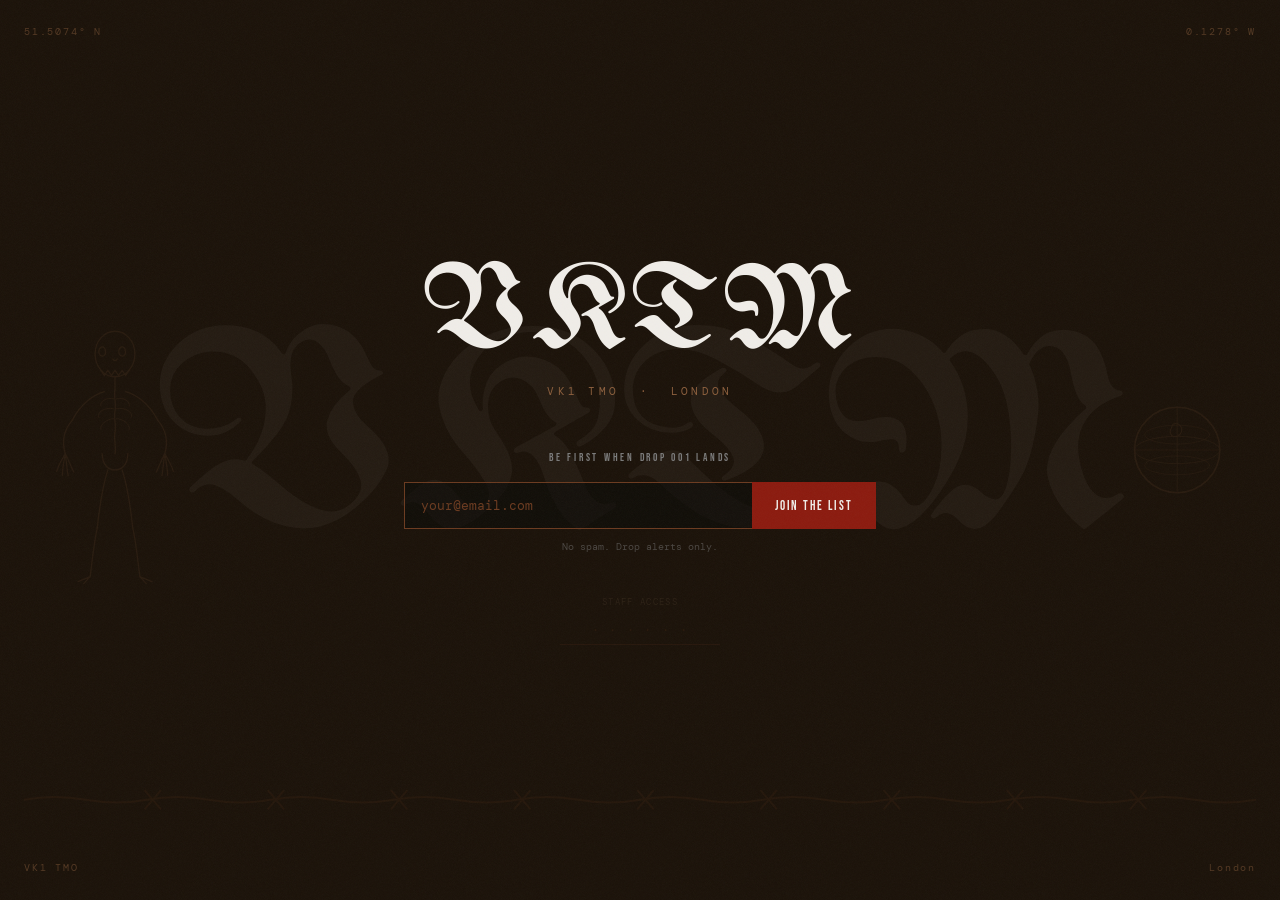
==== about.html @ 5f81c5c3 "Add files via upload" ====
<!DOCTYPE html>
<html lang="en">
<head>
  <meta charset="UTF-8">
  <meta name="viewport" content="width=device-width, initial-scale=1.0">
  <title>VKTM — About</title>
  <meta name="description" content="VKTM. The ends built this. London. VK1 TMO.">
  <link rel="stylesheet" href="style.css">
  <style>
    /* ABOUT HERO */
    .about-hero {
      min-height: 60vh;
      background: var(--void-black);
      display: flex;
      align-items: flex-end;
      padding: 80px 24px 64px;
      position: relative;
      overflow: hidden;
    }
    .about-hero-bg {
      position: absolute;
      right: 0;
      top: 0;
      bottom: 0;
      width: 45%;
      background: linear-gradient(to right, transparent, rgba(26,17,8,0.3));
      pointer-events: none;
    }
    .about-hero-creature {
      position: absolute;
      right: 4%;
      top: 50%;
      transform: translateY(-50%);
      width: clamp(180px, 28vw, 340px);
      opacity: 0.07;
      pointer-events: none;
    }
    .about-hero-inner { max-width: var(--max-w); margin: 0 auto; position: relative; z-index: 1; }
    .about-hero-label {
      font-family: var(--font-display);
      font-size: 11px;
      letter-spacing: 0.3em;
      color: var(--london-rust);
      margin-bottom: 16px;
    }
    .about-hero-title {
      font-family: var(--font-gothic);
      font-size: clamp(52px, 10vw, 110px);
      color: var(--raw-cream);
      line-height: 0.9;
      margin-bottom: 24px;
    }
    .about-hero-tagline {
      font-family: var(--font-display);
      font-size: clamp(18px, 2.5vw, 26px);
      letter-spacing: 0.12em;
      color: var(--brown-warm);
      max-width: 580px;
    }

    /* STORY SECTION */
    .story-section {
      background: var(--deep-brown);
      padding: 96px 24px;
    }
    .story-inner {
      max-width: var(--max-w);
      margin: 0 auto;
      display: grid;
      grid-template-columns: 1fr 2fr;
      gap: 64px;
      align-items: start;
    }
    .story-sidebar-title {
      font-family: var(--font-gothic);
      font-size: 56px;
      color: var(--raw-cream);
      line-height: 0.9;
      margin-bottom: 24px;
    }
    .story-sidebar-coord {
      font-size: 11px;
      color: var(--brown-warm);
      letter-spacing: 0.15em;
      line-height: 2;
    }
    .story-sidebar-barbed {
      margin-top: 32px;
      opacity: 0.3;
    }
    .story-body p {
      font-size: 15px;
      color: var(--raw-cream);
      line-height: 2;
      margin-bottom: 24px;
      opacity: 0.85;
    }
    .story-body p strong {
      color: var(--raw-cream);
      opacity: 1;
      font-weight: 500;
    }
    .story-pull-quote {
      border-left: 3px solid var(--london-rust);
      padding: 16px 24px;
      margin: 32px 0;
      background: rgba(10,10,8,0.4);
    }
    .story-pull-quote p {
      font-family: var(--font-display);
      font-size: clamp(18px, 2vw, 22px);
      letter-spacing: 0.06em;
      color: var(--raw-cream);
      line-height: 1.5;
      margin: 0;
      opacity: 1;
    }

    /* CODES SECTION */
    .about-codes {
      background: var(--void-black);
      padding: 96px 24px;
    }
    .about-codes-inner { max-width: var(--max-w); margin: 0 auto; }
    .about-codes-title {
      font-family: var(--font-display);
      font-size: clamp(36px, 6vw, 72px);
      letter-spacing: 0.06em;
      margin-bottom: 64px;
    }
    .codes-list { display: flex; flex-direction: column; gap: 2px; }
    .code-row {
      display: flex;
      align-items: flex-start;
      gap: 32px;
      padding: 32px;
      border: 1px solid var(--brown-mid);
      background: var(--deep-brown);
      transition: border-color 0.2s;
    }
    .code-row:hover { border-color: var(--london-rust); }
    .code-row-num {
      font-family: var(--font-display);
      font-size: 40px;
      letter-spacing: 0.05em;
      color: var(--london-rust);
      opacity: 0.4;
      line-height: 1;
      flex-shrink: 0;
      width: 52px;
    }
    .code-row-content .title {
      font-family: var(--font-display);
      font-size: clamp(20px, 2.5vw, 28px);
      letter-spacing: 0.08em;
      margin-bottom: 10px;
    }
    .code-row-content .desc {
      font-size: 13px;
      color: var(--ash);
      line-height: 1.8;
      max-width: 560px;
    }

    /* POSTCODE SECTION */
    .postcode-section {
      background: var(--london-rust);
      padding: 80px 24px;
      text-align: center;
    }
    .postcode-section .big-code {
      font-family: var(--font-gothic);
      font-size: clamp(48px, 10vw, 110px);
      color: var(--raw-cream);
      margin-bottom: 8px;
      opacity: 0.9;
    }
    .postcode-section .sub {
      font-family: var(--font-display);
      font-size: 13px;
      letter-spacing: 0.3em;
      color: rgba(240,237,232,0.55);
    }
    .postcode-section .coord {
      font-size: 11px;
      color: rgba(240,237,232,0.4);
      margin-top: 16px;
      letter-spacing: 0.15em;
    }

    @media (max-width: 768px) {
      .story-inner { grid-template-columns: 1fr; gap: 32px; }
      .code-row { flex-direction: column; gap: 12px; padding: 24px 20px; }
      .code-row-num { width: auto; }
    }
  </style>
</head>
<body>
  <div class="grain"></div>
  <div id="site-header"></div>

  <!-- HERO -->
  <section class="about-hero">
    <div class="about-hero-bg"></div>
    <svg class="about-hero-creature" viewBox="0 0 180 380" xmlns="http://www.w3.org/2000/svg" fill="none" stroke="#8B5E3C" stroke-width="1.5" stroke-linecap="round">
      <ellipse cx="90" cy="55" rx="28" ry="32"/>
      <path d="M76,48 C74,44 70,44 68,48 C66,52 68,58 72,58 C76,58 78,54 76,48"/>
      <path d="M104,48 C102,44 98,44 96,48 C94,52 96,58 100,58 C104,58 106,54 104,48"/>
      <path d="M87,62 C88,65 92,65 93,62"/>
      <path d="M70,78 L75,85 L80,78 L85,85 L90,78 L95,85 L100,78 L105,85 L110,78"/>
      <line x1="90" y1="87" x2="90" y2="105"/>
      <path d="M90,105 C88,115 92,125 90,135 C88,145 92,155 90,165 C88,175 92,185 90,195"/>
      <path d="M88,118 C78,115 68,122 70,128" stroke-width="1"/><path d="M88,132 C76,129 64,137 67,144" stroke-width="1"/>
      <path d="M92,118 C102,115 112,122 110,128" stroke-width="1"/><path d="M92,132 C104,129 116,137 113,144" stroke-width="1"/>
      <path d="M72,195 C72,210 80,218 90,218 C100,218 108,210 108,195"/>
      <path d="M75,108 C60,112 42,125 30,148"/><path d="M105,108 C120,112 138,125 150,148"/>
      <path d="M30,148 C18,162 15,178 20,195"/><path d="M150,148 C162,162 165,178 160,195"/>
      <path d="M80,218 C72,242 68,272 65,300"/><path d="M100,218 C108,242 112,272 115,300"/>
      <path d="M65,300 C60,322 58,347 55,368"/><path d="M115,300 C120,322 122,347 125,368"/>
    </svg>
    <div class="about-hero-inner">
      <div class="about-hero-label reveal">The Brand</div>
      <h1 class="about-hero-title reveal reveal-delay-1">About<br>VKTM</h1>
      <div class="about-hero-tagline reveal reveal-delay-2">The clothes are for people who move in silence and dress like proof.</div>
    </div>
  </section>

  <!-- STORY -->
  <section class="story-section">
    <div class="story-inner">
      <div class="reveal">
        <div class="story-sidebar-title">The Story</div>
        <div class="story-sidebar-coord">51.5074° N<br>0.1278° W<br>VK1 TMO<br>London</div>
        <div class="story-sidebar-barbed">
          <svg viewBox="0 0 120 16" xmlns="http://www.w3.org/2000/svg" fill="none">
            <path d="M0,8 Q15,4 30,8 Q45,12 60,8 Q75,4 90,8 Q105,12 120,8" stroke="#6B3A1F" stroke-width="1.2"/>
            <g stroke="#6B3A1F" stroke-width="1.2">
              <line x1="28" y1="2" x2="36" y2="14"/><line x1="28" y1="14" x2="36" y2="2"/>
              <line x1="58" y1="2" x2="66" y2="14"/><line x1="58" y1="14" x2="66" y2="2"/>
              <line x1="88" y1="2" x2="96" y2="14"/><line x1="88" y1="14" x2="96" y2="2"/>
            </g>
          </svg>
        </div>
      </div>
      <div class="story-body reveal reveal-delay-1">
        <p>VKTM came from London. Not the London on postcards. The London that built itself without permission, that developed its own codes while the rest of the city looked the other way.</p>
        <div class="story-pull-quote">
          <p>"The ends have always had their own culture, their own language, their own standard of what's cold and what isn't."</p>
        </div>
        <p>VKTM is that standard made physical. A brand that doesn't explain itself. That speaks in short statements because that's all it needs. Cold, confident, and earned.</p>
        <p>The postcode <strong>VK1 TMO</strong> is ours. Not on any map. Not registered anywhere. But if you know, you know where it is and what it means. That's the point.</p>
        <p>Every piece in every drop runs once. There are no restocks. No second runs. No anniversary editions. When a drop closes, it closes forever — archived in the Vault, never returning. That's not a business decision. That's the code.</p>
        <p>The brand is faceless by design. No face. No front man. No persona. The work speaks for itself and the community is the identity. Built from the ends, for anyone who understands what that means.</p>
      </div>
    </div>
  </section>

  <!-- TORN EDGE -->
  <div class="torn-edge">
    <svg viewBox="0 0 1440 32" preserveAspectRatio="none" xmlns="http://www.w3.org/2000/svg">
      <path d="M0,32 L35,14 L78,26 L125,6 L170,22 L215,4 L258,18 L305,8 L350,26 L395,6 L440,20 L485,12 L530,28 L575,4 L620,18 L665,8 L710,24 L755,8 L800,22 L845,4 L890,18 L935,10 L980,26 L1025,6 L1070,20 L1115,8 L1160,24 L1205,6 L1250,22 L1295,4 L1340,16 L1385,8 L1440,18 L1440,0 L0,0 Z" fill="#1A1108"/>
    </svg>
  </div>

  <!-- THE CODES -->
  <section class="about-codes">
    <div class="about-codes-inner">
      <h2 class="about-codes-title reveal">The Codes.</h2>
      <div class="codes-list">
        <div class="code-row reveal">
          <div class="code-row-num">01</div>
          <div class="code-row-content">
            <div class="title">No Restock. Ever.</div>
            <p class="desc">Every drop runs once. Gone permanently. No exceptions. No second chances. That's not a scarcity play — it's the founding principle. If you sleep, you miss it. Forever.</p>
          </div>
        </div>
        <div class="code-row reveal reveal-delay-1">
          <div class="code-row-num">02</div>
          <div class="code-row-content">
            <div class="title">London First.</div>
            <p class="desc">Built in the ends. VK1 TMO. A specific place with a specific energy that never changes, no matter where the clothes end up in the world. London doesn't need to prove itself to anyone.</p>
          </div>
        </div>
        <div class="code-row reveal reveal-delay-2">
          <div class="code-row-num">03</div>
          <div class="code-row-content">
            <div class="title">You Either Know.</div>
            <p class="desc">For those paying attention before anyone else was. No explanation needed. No marketing speak. No targeting. If you found VKTM, you were supposed to find it.</p>
          </div>
        </div>
        <div class="code-row reveal reveal-delay-3">
          <div class="code-row-num">04</div>
          <div class="code-row-content">
            <div class="title">The Work Speaks.</div>
            <p class="desc">No paid ads. No celebrities. No unearned hype. No PR. Product and community are the only marketing VKTM will ever use. Always. If the product isn't strong enough to carry itself, we don't release it.</p>
          </div>
        </div>
      </div>
    </div>
  </section>

  <!-- POSTCODE FEATURE -->
  <div class="postcode-section">
    <div class="big-code reveal">VK1 TMO</div>
    <div class="sub reveal reveal-delay-1">THE POSTCODE · THE BRAND · THE CODE</div>
    <div class="coord reveal reveal-delay-2">51.5074° N · 0.1278° W · LONDON</div>
  </div>

  <div id="site-footer"></div>

  <script src="nav.js"></script>
  <script src="main.js"></script>
  <script>
    injectHeader('about');
    injectFooter();
  </script>
</body>
</html>
---- style.css ----
/* ============================================
   VKTM — GLOBAL STYLESHEET
   VK1 TMO · LONDON
   ============================================ */

@import url('https://fonts.googleapis.com/css2?family=UnifrakturMaguntia&family=Bebas+Neue&family=DM+Mono:ital,wght@0,300;0,400;0,500;1,400&display=swap');

:root {
  --void-black: #0A0A08;
  --deep-brown: #1A1108;
  --london-rust: #8B1A0E;
  --rust-bright: #C4250F;
  --brown-mid: #6B3A1F;
  --brown-warm: #8B5E3C;
  --raw-cream: #F0EDE8;
  --ash: #7A7A7A;
  --font-gothic: 'UnifrakturMaguntia', serif;
  --font-display: 'Bebas Neue', sans-serif;
  --font-body: 'DM Mono', monospace;
  --max-w: 1280px;
  --nav-h: 60px;
  --ticker-h: 36px;
}

*, *::before, *::after { box-sizing: border-box; margin: 0; padding: 0; }

html { scroll-behavior: smooth; }

body {
  background: var(--void-black);
  color: var(--raw-cream);
  font-family: var(--font-body);
  font-size: 14px;
  line-height: 1.6;
  overflow-x: hidden;
  -webkit-font-smoothing: antialiased;
}

img { display: block; max-width: 100%; }
a { color: inherit; text-decoration: none; }
button { cursor: pointer; border: none; background: none; font-family: inherit; }
ul, ol { list-style: none; }
input, textarea, select { font-family: inherit; }

/* ---- GRAIN OVERLAY ---- */
.grain {
  position: fixed;
  inset: -100px;
  width: calc(100% + 200px);
  height: calc(100% + 200px);
  pointer-events: none;
  z-index: 9999;
  opacity: 0.04;
  background-image: url("data:image/svg+xml,%3Csvg viewBox='0 0 512 512' xmlns='http://www.w3.org/2000/svg'%3E%3Cfilter id='n'%3E%3CfeTurbulence type='fractalNoise' baseFrequency='0.75' numOctaves='4' stitchTiles='stitch'/%3E%3C/filter%3E%3Crect width='100%25' height='100%25' filter='url(%23n)'/%3E%3C/svg%3E");
  background-repeat: repeat;
  background-size: 256px 256px;
  animation: grainShift 0.6s steps(1) infinite;
}
@keyframes grainShift {
  0%   { transform: translate(0, 0); }
  20%  { transform: translate(-3px, 2px); }
  40%  { transform: translate(2px, -3px); }
  60%  { transform: translate(-2px, -2px); }
  80%  { transform: translate(3px, 1px); }
  100% { transform: translate(-1px, 3px); }
}

/* ---- TICKER TAPE ---- */
.ticker-wrap {
  background: var(--london-rust);
  height: var(--ticker-h);
  overflow: hidden;
  display: flex;
  align-items: center;
  position: relative;
  z-index: 200;
}
.ticker-track {
  display: flex;
  white-space: nowrap;
  animation: tickerScroll 28s linear infinite;
}
.ticker-track span {
  font-family: var(--font-display);
  font-size: 13px;
  letter-spacing: 0.15em;
  color: var(--raw-cream);
  padding: 0 32px;
}
.ticker-track span::after {
  content: '·';
  margin-left: 32px;
  opacity: 0.6;
}
@keyframes tickerScroll {
  0%   { transform: translateX(0); }
  100% { transform: translateX(-50%); }
}

/* ---- NAVIGATION ---- */
.site-nav {
  position: sticky;
  top: 0;
  z-index: 100;
  background: var(--void-black);
  border-bottom: 1px solid var(--brown-mid);
  height: var(--nav-h);
  display: flex;
  align-items: center;
  padding: 0 24px;
}
.nav-inner {
  max-width: var(--max-w);
  width: 100%;
  margin: 0 auto;
  display: flex;
  align-items: center;
  justify-content: space-between;
}
.nav-logo {
  font-family: var(--font-gothic);
  font-size: 28px;
  color: var(--raw-cream);
  letter-spacing: 0.02em;
  transition: color 0.2s;
}
.nav-logo:hover { color: var(--brown-warm); }

.nav-links {
  display: flex;
  gap: 32px;
  align-items: center;
}
.nav-links a {
  font-family: var(--font-display);
  font-size: 14px;
  letter-spacing: 0.12em;
  color: var(--ash);
  transition: color 0.2s;
  position: relative;
}
.nav-links a::after {
  content: '';
  position: absolute;
  bottom: -4px;
  left: 0;
  width: 0;
  height: 1px;
  background: var(--london-rust);
  transition: width 0.3s;
}
.nav-links a:hover, .nav-links a.active {
  color: var(--raw-cream);
}
.nav-links a:hover::after, .nav-links a.active::after {
  width: 100%;
}

.nav-hamburger {
  display: none;
  flex-direction: column;
  gap: 5px;
  cursor: pointer;
  padding: 4px;
}
.nav-hamburger span {
  display: block;
  width: 24px;
  height: 1.5px;
  background: var(--raw-cream);
  transition: all 0.3s;
}
.nav-hamburger.open span:nth-child(1) { transform: translateY(6.5px) rotate(45deg); }
.nav-hamburger.open span:nth-child(2) { opacity: 0; }
.nav-hamburger.open span:nth-child(3) { transform: translateY(-6.5px) rotate(-45deg); }

.nav-mobile-menu {
  display: none;
  position: fixed;
  top: calc(var(--ticker-h) + var(--nav-h));
  left: 0; right: 0;
  background: var(--void-black);
  border-bottom: 1px solid var(--brown-mid);
  padding: 24px;
  z-index: 99;
  flex-direction: column;
  gap: 20px;
}
.nav-mobile-menu.open { display: flex; }
.nav-mobile-menu a {
  font-family: var(--font-display);
  font-size: 22px;
  letter-spacing: 0.12em;
  color: var(--ash);
  transition: color 0.2s;
  padding: 8px 0;
  border-bottom: 1px solid var(--brown-mid);
}
.nav-mobile-menu a:hover, .nav-mobile-menu a.active { color: var(--raw-cream); }

/* ---- FOOTER ---- */
.site-footer {
  background: var(--deep-brown);
  border-top: 1px solid var(--brown-mid);
  padding: 64px 24px 32px;
}
.footer-inner {
  max-width: var(--max-w);
  margin: 0 auto;
}
.footer-top {
  display: grid;
  grid-template-columns: 1fr 1fr 1fr;
  gap: 48px;
  padding-bottom: 48px;
  border-bottom: 1px solid var(--brown-mid);
}
.footer-logo {
  font-family: var(--font-gothic);
  font-size: 48px;
  color: var(--raw-cream);
  line-height: 1;
  margin-bottom: 8px;
}
.footer-tagline {
  font-size: 11px;
  color: var(--ash);
  letter-spacing: 0.15em;
  text-transform: uppercase;
}
.footer-col-title {
  font-family: var(--font-display);
  font-size: 12px;
  letter-spacing: 0.2em;
  color: var(--brown-warm);
  margin-bottom: 16px;
}
.footer-col-links {
  display: flex;
  flex-direction: column;
  gap: 10px;
}
.footer-col-links a {
  font-size: 13px;
  color: var(--ash);
  transition: color 0.2s;
  letter-spacing: 0.05em;
}
.footer-col-links a:hover { color: var(--raw-cream); }
.footer-bottom {
  padding-top: 24px;
  display: flex;
  justify-content: space-between;
  align-items: center;
  flex-wrap: wrap;
  gap: 12px;
}
.footer-copy {
  font-size: 11px;
  color: var(--ash);
  letter-spacing: 0.08em;
}
.footer-coords {
  font-size: 11px;
  color: var(--brown-warm);
  letter-spacing: 0.1em;
}

/* ---- MARQUEE STRIP ---- */
.marquee-strip {
  background: var(--brown-mid);
  padding: 12px 0;
  overflow: hidden;
}
.marquee-track {
  display: flex;
  white-space: nowrap;
  animation: marqueeScroll 20s linear infinite;
}
.marquee-track span {
  font-family: var(--font-gothic);
  font-size: 18px;
  color: var(--raw-cream);
  opacity: 0.8;
  padding: 0 24px;
}
.marquee-track span.sep {
  font-family: var(--font-display);
  font-size: 14px;
  color: var(--brown-warm);
  letter-spacing: 0.2em;
}
@keyframes marqueeScroll {
  0%   { transform: translateX(0); }
  100% { transform: translateX(-50%); }
}

/* ---- BUTTONS ---- */
.btn {
  display: inline-flex;
  align-items: center;
  justify-content: center;
  font-family: var(--font-display);
  letter-spacing: 0.15em;
  font-size: 14px;
  padding: 14px 32px;
  transition: all 0.25s;
  cursor: pointer;
}
.btn-primary {
  background: var(--london-rust);
  color: var(--raw-cream);
  border: 1px solid var(--london-rust);
}
.btn-primary:hover {
  background: var(--rust-bright);
  border-color: var(--rust-bright);
  transform: translateY(-1px);
}
.btn-outline {
  background: transparent;
  color: var(--raw-cream);
  border: 1px solid var(--brown-warm);
}
.btn-outline:hover {
  border-color: var(--raw-cream);
  background: rgba(240,237,232,0.05);
}
.btn-ghost {
  background: transparent;
  color: var(--ash);
  border: 1px solid var(--brown-mid);
  font-size: 12px;
  padding: 10px 20px;
}
.btn-ghost:hover {
  color: var(--raw-cream);
  border-color: var(--ash);
}

/* ---- SECTION BASE ---- */
.section {
  padding: 96px 24px;
}
.section-inner {
  max-width: var(--max-w);
  margin: 0 auto;
}
.section-label {
  font-family: var(--font-display);
  font-size: 11px;
  letter-spacing: 0.3em;
  color: var(--london-rust);
  margin-bottom: 16px;
  display: block;
}
.section-title {
  font-family: var(--font-display);
  font-size: clamp(36px, 6vw, 72px);
  letter-spacing: 0.06em;
  line-height: 1;
  color: var(--raw-cream);
}

/* ---- TORN EDGE ---- */
.torn-edge {
  display: block;
  line-height: 0;
  overflow: hidden;
}
.torn-edge svg {
  display: block;
  width: 100%;
}

/* ---- PRODUCT CARD ---- */
.product-card {
  background: var(--deep-brown);
  border: 1px solid var(--brown-mid);
  overflow: hidden;
  cursor: pointer;
  transition: border-color 0.25s, transform 0.25s;
  position: relative;
}
.product-card:hover {
  border-color: var(--london-rust);
  transform: translateY(-3px);
}
.product-card-img {
  aspect-ratio: 3/4;
  background: var(--void-black);
  display: flex;
  align-items: center;
  justify-content: center;
  overflow: hidden;
  position: relative;
}
.product-card-img svg {
  opacity: 0.15;
  width: 50%;
}
.product-card-badge {
  position: absolute;
  top: 12px;
  left: 12px;
  background: var(--london-rust);
  font-family: var(--font-display);
  font-size: 10px;
  letter-spacing: 0.2em;
  color: var(--raw-cream);
  padding: 4px 10px;
}
.product-card-cs {
  position: absolute;
  inset: 0;
  background: rgba(10,10,8,0.6);
  display: flex;
  align-items: center;
  justify-content: center;
  font-family: var(--font-display);
  font-size: 13px;
  letter-spacing: 0.25em;
  color: var(--brown-warm);
  opacity: 0;
  transition: opacity 0.25s;
}
.product-card:hover .product-card-cs { opacity: 1; }
.product-card-info {
  padding: 16px;
}
.product-card-cat {
  font-size: 10px;
  letter-spacing: 0.2em;
  color: var(--brown-warm);
  text-transform: uppercase;
  margin-bottom: 6px;
}
.product-card-name {
  font-family: var(--font-display);
  font-size: 16px;
  letter-spacing: 0.08em;
  color: var(--raw-cream);
  margin-bottom: 4px;
}
.product-card-price {
  font-size: 13px;
  color: var(--ash);
}
.product-card-drop {
  font-size: 10px;
  letter-spacing: 0.15em;
  color: var(--london-rust);
  margin-top: 6px;
}

/* ---- PRODUCT GRID ---- */
.product-grid {
  display: grid;
  grid-template-columns: repeat(4, 1fr);
  gap: 16px;
}

/* ---- NOTIFY MODAL ---- */
.modal-overlay {
  display: none;
  position: fixed;
  inset: 0;
  background: rgba(10,10,8,0.92);
  z-index: 500;
  align-items: center;
  justify-content: center;
  padding: 24px;
}
.modal-overlay.open { display: flex; }
.modal-box {
  background: var(--deep-brown);
  border: 1px solid var(--brown-mid);
  max-width: 480px;
  width: 100%;
  padding: 40px;
  position: relative;
}
.modal-close {
  position: absolute;
  top: 16px;
  right: 16px;
  font-family: var(--font-display);
  font-size: 20px;
  color: var(--ash);
  cursor: pointer;
  transition: color 0.2s;
  background: none;
  border: none;
}
.modal-close:hover { color: var(--raw-cream); }
.modal-title {
  font-family: var(--font-display);
  font-size: 28px;
  letter-spacing: 0.08em;
  margin-bottom: 8px;
}
.modal-sub {
  font-size: 12px;
  color: var(--ash);
  margin-bottom: 28px;
  line-height: 1.7;
}

/* ---- FORMS ---- */
.form-group {
  margin-bottom: 16px;
}
.form-label {
  display: block;
  font-size: 10px;
  letter-spacing: 0.2em;
  color: var(--ash);
  text-transform: uppercase;
  margin-bottom: 6px;
}
.form-input, .form-select, .form-textarea {
  width: 100%;
  background: var(--void-black);
  border: 1px solid var(--brown-mid);
  color: var(--raw-cream);
  font-family: var(--font-body);
  font-size: 13px;
  padding: 12px 14px;
  transition: border-color 0.2s;
  outline: none;
  -webkit-appearance: none;
}
.form-input:focus, .form-select:focus, .form-textarea:focus {
  border-color: var(--brown-warm);
}
.form-input::placeholder { color: var(--brown-mid); }
.form-textarea { resize: vertical; min-height: 100px; }
.form-row { display: grid; grid-template-columns: 1fr 1fr; gap: 12px; }
.form-success {
  display: none;
  text-align: center;
  padding: 24px 0;
}
.form-success-icon {
  font-family: var(--font-gothic);
  font-size: 48px;
  color: var(--london-rust);
  margin-bottom: 16px;
}
.form-success h3 {
  font-family: var(--font-display);
  font-size: 24px;
  letter-spacing: 0.1em;
  margin-bottom: 8px;
}
.form-success p { font-size: 12px; color: var(--ash); line-height: 1.7; }

/* ---- ACCORDION ---- */
.accordion-item {
  border: 1px solid var(--brown-mid);
  margin-bottom: 2px;
  overflow: hidden;
}
.accordion-header {
  display: flex;
  align-items: center;
  justify-content: space-between;
  padding: 20px 24px;
  cursor: pointer;
  background: var(--deep-brown);
  transition: background 0.2s;
  user-select: none;
}
.accordion-header:hover { background: #1f1408; }
.accordion-header-left { display: flex; align-items: center; gap: 16px; }
.accordion-drop-num {
  font-family: var(--font-display);
  font-size: 12px;
  letter-spacing: 0.2em;
  color: var(--london-rust);
}
.accordion-drop-name {
  font-family: var(--font-display);
  font-size: 20px;
  letter-spacing: 0.1em;
}
.accordion-status {
  font-size: 10px;
  letter-spacing: 0.2em;
  padding: 3px 10px;
  border: 1px solid;
}
.accordion-status.live { border-color: var(--london-rust); color: var(--london-rust); }
.accordion-status.coming { border-color: var(--brown-warm); color: var(--brown-warm); }
.accordion-status.locked { border-color: var(--ash); color: var(--ash); }
.accordion-arrow {
  font-size: 18px;
  color: var(--ash);
  transition: transform 0.3s;
  line-height: 1;
}
.accordion-item.open .accordion-arrow { transform: rotate(180deg); }
.accordion-body {
  display: none;
  padding: 32px 24px;
  background: var(--void-black);
  border-top: 1px solid var(--brown-mid);
}
.accordion-item.open .accordion-body { display: block; }

/* ---- SCROLL REVEAL ---- */
.reveal {
  opacity: 0;
  transform: translateY(28px);
  transition: opacity 0.7s ease, transform 0.7s ease;
}
.reveal.visible {
  opacity: 1;
  transform: translateY(0);
}
.reveal-delay-1 { transition-delay: 0.1s; }
.reveal-delay-2 { transition-delay: 0.2s; }
.reveal-delay-3 { transition-delay: 0.3s; }
.reveal-delay-4 { transition-delay: 0.4s; }

/* ---- NEWSLETTER INLINE ---- */
.newsletter-form {
  display: flex;
  gap: 0;
  max-width: 480px;
}
.newsletter-form input {
  flex: 1;
  background: var(--void-black);
  border: 1px solid var(--brown-mid);
  border-right: none;
  color: var(--raw-cream);
  font-family: var(--font-body);
  font-size: 13px;
  padding: 14px 16px;
  outline: none;
  transition: border-color 0.2s;
}
.newsletter-form input:focus { border-color: var(--brown-warm); }
.newsletter-form input::placeholder { color: var(--brown-mid); }
.newsletter-form button {
  background: var(--london-rust);
  color: var(--raw-cream);
  font-family: var(--font-display);
  font-size: 13px;
  letter-spacing: 0.15em;
  padding: 14px 24px;
  border: 1px solid var(--london-rust);
  cursor: pointer;
  transition: background 0.2s;
  white-space: nowrap;
}
.newsletter-form button:hover { background: var(--rust-bright); }

/* ============================================
   RESPONSIVE
   ============================================ */
@media (max-width: 1024px) {
  .product-grid { grid-template-columns: repeat(3, 1fr); }
  .footer-top { grid-template-columns: 1fr 1fr; }
}
@media (max-width: 768px) {
  :root { --ticker-h: 32px; --nav-h: 56px; }
  .nav-links { display: none; }
  .nav-hamburger { display: flex; }
  .product-grid { grid-template-columns: repeat(2, 1fr); gap: 10px; }
  .section { padding: 64px 16px; }
  .footer-top { grid-template-columns: 1fr; gap: 32px; }
  .footer-bottom { flex-direction: column; align-items: flex-start; gap: 8px; }
  .form-row { grid-template-columns: 1fr; }
  .newsletter-form { flex-direction: column; }
  .newsletter-form input { border-right: 1px solid var(--brown-mid); border-bottom: none; }
  .newsletter-form button { border-top: none; }
}
@media (max-width: 480px) {
  .product-grid { grid-template-columns: repeat(2, 1fr); gap: 8px; }
  .modal-box { padding: 28px 20px; }
  .nav-inner { padding: 0 4px; }
  .site-nav { padding: 0 16px; }
}
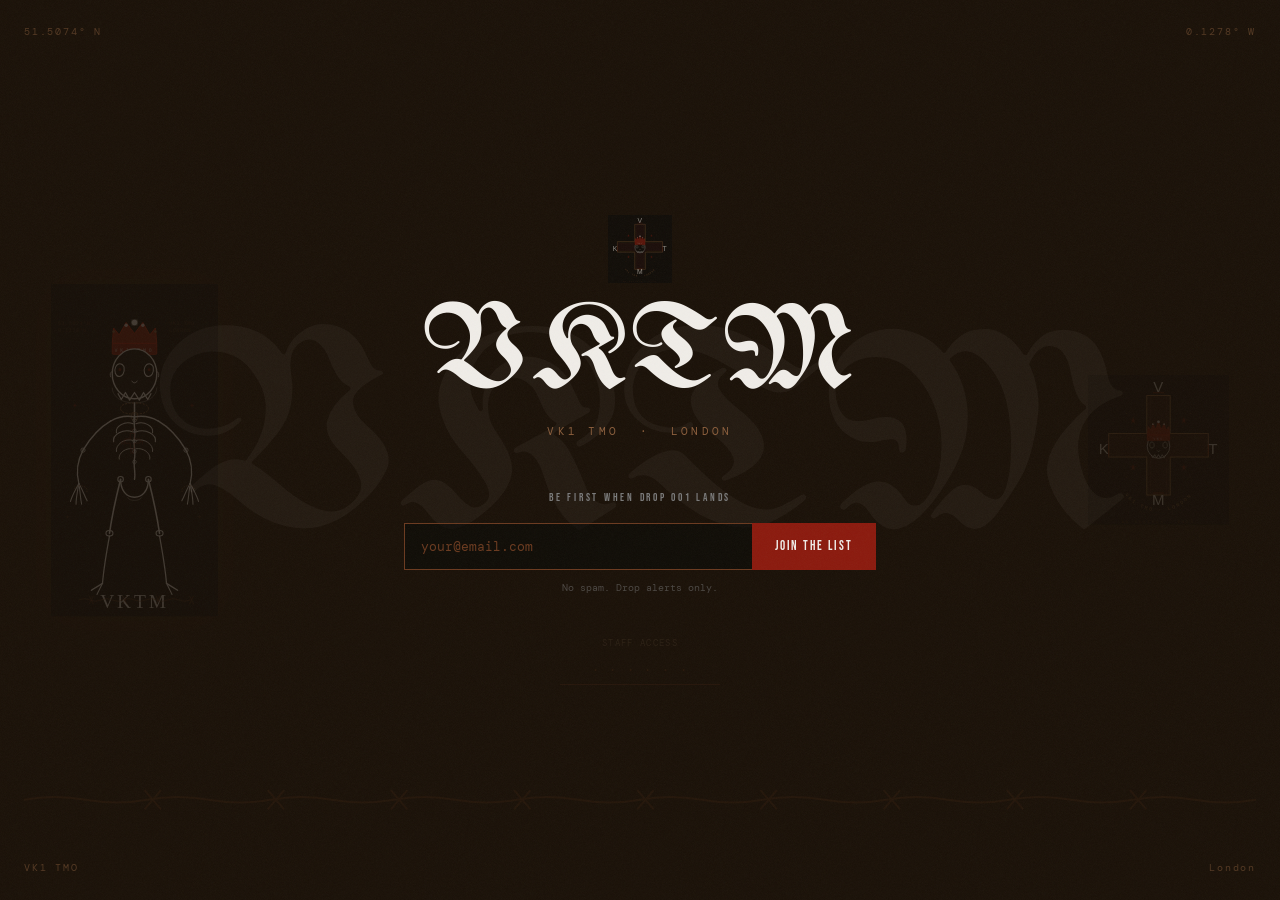
==== commit dbd0edcc: "Add files via upload" ====
--- a/about.html
+++ b/about.html
@@ -5,6 +5,7 @@
   <meta name="viewport" content="width=device-width, initial-scale=1.0">
   <title>VKTM — About</title>
   <meta name="description" content="VKTM. The ends built this. London. VK1 TMO.">
+  <link rel="icon" type="image/svg+xml" href="favicon.svg">
   <link rel="stylesheet" href="style.css">
   <style>
     /* ABOUT HERO */
@@ -32,8 +33,15 @@
       top: 50%;
       transform: translateY(-50%);
       width: clamp(180px, 28vw, 340px);
-      opacity: 0.07;
+      opacity: 0.1;
       pointer-events: none;
+      filter: drop-shadow(0 0 32px rgba(139,90,60,0.1));
+    }
+    .story-sidebar-mark {
+      margin-top: 28px;
+      width: clamp(48px, 6vw, 72px);
+      opacity: 0.2;
+      display: block;
     }
     .about-hero-inner { max-width: var(--max-w); margin: 0 auto; position: relative; z-index: 1; }
     .about-hero-label {
@@ -202,22 +210,7 @@
   <!-- HERO -->
   <section class="about-hero">
     <div class="about-hero-bg"></div>
-    <svg class="about-hero-creature" viewBox="0 0 180 380" xmlns="http://www.w3.org/2000/svg" fill="none" stroke="#8B5E3C" stroke-width="1.5" stroke-linecap="round">
-      <ellipse cx="90" cy="55" rx="28" ry="32"/>
-      <path d="M76,48 C74,44 70,44 68,48 C66,52 68,58 72,58 C76,58 78,54 76,48"/>
-      <path d="M104,48 C102,44 98,44 96,48 C94,52 96,58 100,58 C104,58 106,54 104,48"/>
-      <path d="M87,62 C88,65 92,65 93,62"/>
-      <path d="M70,78 L75,85 L80,78 L85,85 L90,78 L95,85 L100,78 L105,85 L110,78"/>
-      <line x1="90" y1="87" x2="90" y2="105"/>
-      <path d="M90,105 C88,115 92,125 90,135 C88,145 92,155 90,165 C88,175 92,185 90,195"/>
-      <path d="M88,118 C78,115 68,122 70,128" stroke-width="1"/><path d="M88,132 C76,129 64,137 67,144" stroke-width="1"/>
-      <path d="M92,118 C102,115 112,122 110,128" stroke-width="1"/><path d="M92,132 C104,129 116,137 113,144" stroke-width="1"/>
-      <path d="M72,195 C72,210 80,218 90,218 C100,218 108,210 108,195"/>
-      <path d="M75,108 C60,112 42,125 30,148"/><path d="M105,108 C120,112 138,125 150,148"/>
-      <path d="M30,148 C18,162 15,178 20,195"/><path d="M150,148 C162,162 165,178 160,195"/>
-      <path d="M80,218 C72,242 68,272 65,300"/><path d="M100,218 C108,242 112,272 115,300"/>
-      <path d="M65,300 C60,322 58,347 55,368"/><path d="M115,300 C120,322 122,347 125,368"/>
-    </svg>
+    <img src="mascot.svg" class="about-hero-creature" alt="">
     <div class="about-hero-inner">
       <div class="about-hero-label reveal">The Brand</div>
       <h1 class="about-hero-title reveal reveal-delay-1">About<br>VKTM</h1>
@@ -231,6 +224,7 @@
       <div class="reveal">
         <div class="story-sidebar-title">The Story</div>
         <div class="story-sidebar-coord">51.5074° N<br>0.1278° W<br>VK1 TMO<br>London</div>
+        <img src="vktm-mark.svg" class="story-sidebar-mark" alt="VKTM">
         <div class="story-sidebar-barbed">
           <svg viewBox="0 0 120 16" xmlns="http://www.w3.org/2000/svg" fill="none">
             <path d="M0,8 Q15,4 30,8 Q45,12 60,8 Q75,4 90,8 Q105,12 120,8" stroke="#6B3A1F" stroke-width="1.2"/>
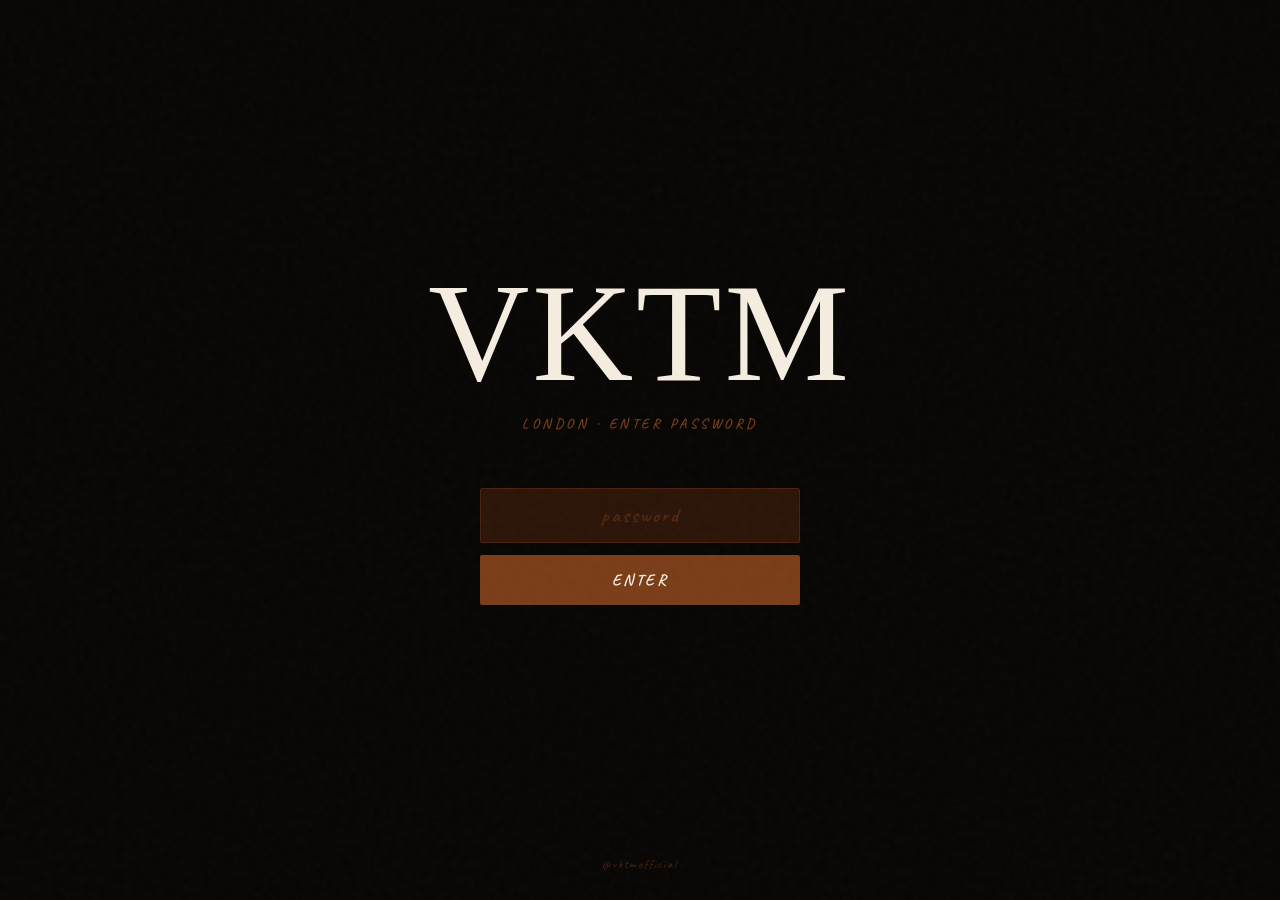
==== commit 9c599759: "Add files via upload" ====
--- a/about.html
+++ b/about.html
@@ -4,309 +4,144 @@
   <meta charset="UTF-8">
   <meta name="viewport" content="width=device-width, initial-scale=1.0">
   <title>VKTM — About</title>
-  <meta name="description" content="VKTM. The ends built this. London. VK1 TMO.">
+  <meta name="description" content="VKTM — London streetwear. Built from nothing.">
   <link rel="icon" type="image/svg+xml" href="favicon.svg">
+  <link rel="preconnect" href="https://fonts.googleapis.com">
+  <link rel="preconnect" href="https://fonts.gstatic.com" crossorigin>
+  <link href="https://fonts.googleapis.com/css2?family=Permanent+Marker&family=Caveat:wght@400;500;600;700&display=swap" rel="stylesheet">
   <link rel="stylesheet" href="style.css">
   <style>
-    /* ABOUT HERO */
     .about-hero {
-      min-height: 60vh;
-      background: var(--void-black);
-      display: flex;
-      align-items: flex-end;
-      padding: 80px 24px 64px;
-      position: relative;
-      overflow: hidden;
+      padding: 100px 24px 80px;
+      max-width: 720px;
+      margin: 0 auto;
+      text-align: center;
+      border-bottom: 1px solid var(--brown-mid);
     }
-    .about-hero-bg {
-      position: absolute;
-      right: 0;
-      top: 0;
-      bottom: 0;
-      width: 45%;
-      background: linear-gradient(to right, transparent, rgba(26,17,8,0.3));
-      pointer-events: none;
+    .about-hero h1 {
+      font-size: clamp(52px, 10vw, 96px);
+      line-height: 1;
+      margin-bottom: 28px;
     }
-    .about-hero-creature {
-      position: absolute;
-      right: 4%;
-      top: 50%;
-      transform: translateY(-50%);
-      width: clamp(180px, 28vw, 340px);
-      opacity: 0.1;
-      pointer-events: none;
-      filter: drop-shadow(0 0 32px rgba(139,90,60,0.1));
-    }
-    .story-sidebar-mark {
-      margin-top: 28px;
-      width: clamp(48px, 6vw, 72px);
-      opacity: 0.2;
-      display: block;
-    }
-    .about-hero-inner { max-width: var(--max-w); margin: 0 auto; position: relative; z-index: 1; }
-    .about-hero-label {
-      font-family: var(--font-display);
-      font-size: 11px;
-      letter-spacing: 0.3em;
-      color: var(--london-rust);
-      margin-bottom: 16px;
-    }
-    .about-hero-title {
-      font-family: var(--font-gothic);
-      font-size: clamp(52px, 10vw, 110px);
-      color: var(--raw-cream);
-      line-height: 0.9;
-      margin-bottom: 24px;
-    }
-    .about-hero-tagline {
-      font-family: var(--font-display);
-      font-size: clamp(18px, 2.5vw, 26px);
-      letter-spacing: 0.12em;
-      color: var(--brown-warm);
-      max-width: 580px;
+    .about-hero p {
+      font-size: 20px;
+      color: var(--cream);
+      line-height: 1.7;
     }
 
-    /* STORY SECTION */
-    .story-section {
-      background: var(--deep-brown);
-      padding: 96px 24px;
+    .about-body {
+      max-width: 680px;
+      margin: 0 auto;
+      padding: 80px 24px;
     }
-    .story-inner {
-      max-width: var(--max-w);
-      margin: 0 auto;
-      display: grid;
-      grid-template-columns: 1fr 2fr;
-      gap: 64px;
-      align-items: start;
-    }
-    .story-sidebar-title {
-      font-family: var(--font-gothic);
-      font-size: 56px;
-      color: var(--raw-cream);
-      line-height: 0.9;
-      margin-bottom: 24px;
-    }
-    .story-sidebar-coord {
-      font-size: 11px;
-      color: var(--brown-warm);
-      letter-spacing: 0.15em;
-      line-height: 2;
-    }
-    .story-sidebar-barbed {
-      margin-top: 32px;
-      opacity: 0.3;
-    }
-    .story-body p {
-      font-size: 15px;
-      color: var(--raw-cream);
-      line-height: 2;
-      margin-bottom: 24px;
-      opacity: 0.85;
-    }
-    .story-body p strong {
-      color: var(--raw-cream);
-      opacity: 1;
-      font-weight: 500;
-    }
-    .story-pull-quote {
-      border-left: 3px solid var(--london-rust);
-      padding: 16px 24px;
-      margin: 32px 0;
-      background: rgba(10,10,8,0.4);
-    }
-    .story-pull-quote p {
-      font-family: var(--font-display);
-      font-size: clamp(18px, 2vw, 22px);
-      letter-spacing: 0.06em;
-      color: var(--raw-cream);
-      line-height: 1.5;
-      margin: 0;
-      opacity: 1;
+    .about-body p {
+      font-size: 19px;
+      line-height: 1.8;
+      color: var(--cream);
+      margin-bottom: 28px;
     }
 
-    /* CODES SECTION */
-    .about-codes {
-      background: var(--void-black);
-      padding: 96px 24px;
+    .about-rule {
+      display: grid;
+      grid-template-columns: repeat(3, 1fr);
+      gap: 2px;
+      max-width: var(--max-w);
+      margin: 0 auto 0;
+      border-top: 1px solid var(--brown-mid);
+      border-bottom: 1px solid var(--brown-mid);
     }
-    .about-codes-inner { max-width: var(--max-w); margin: 0 auto; }
-    .about-codes-title {
-      font-family: var(--font-display);
-      font-size: clamp(36px, 6vw, 72px);
-      letter-spacing: 0.06em;
-      margin-bottom: 64px;
+    .about-rule-item {
+      padding: 48px 32px;
+      background: var(--brown-deep);
+      text-align: center;
     }
-    .codes-list { display: flex; flex-direction: column; gap: 2px; }
-    .code-row {
-      display: flex;
-      align-items: flex-start;
-      gap: 32px;
-      padding: 32px;
-      border: 1px solid var(--brown-mid);
-      background: var(--deep-brown);
-      transition: border-color 0.2s;
-    }
-    .code-row:hover { border-color: var(--london-rust); }
-    .code-row-num {
-      font-family: var(--font-display);
-      font-size: 40px;
-      letter-spacing: 0.05em;
-      color: var(--london-rust);
-      opacity: 0.4;
-      line-height: 1;
-      flex-shrink: 0;
-      width: 52px;
-    }
-    .code-row-content .title {
-      font-family: var(--font-display);
-      font-size: clamp(20px, 2.5vw, 28px);
-      letter-spacing: 0.08em;
+    .about-rule-item h3 {
+      font-family: var(--font-mark);
+      font-size: 28px;
+      color: var(--white);
       margin-bottom: 10px;
     }
-    .code-row-content .desc {
-      font-size: 13px;
-      color: var(--ash);
-      line-height: 1.8;
-      max-width: 560px;
+    .about-rule-item p {
+      font-size: 15px;
+      color: var(--beige);
+      line-height: 1.5;
+    }
+    @media (max-width: 700px) {
+      .about-rule { grid-template-columns: 1fr; }
     }
 
-    /* POSTCODE SECTION */
-    .postcode-section {
-      background: var(--london-rust);
+    .about-handles {
       padding: 80px 24px;
       text-align: center;
+      max-width: 480px;
+      margin: 0 auto;
     }
-    .postcode-section .big-code {
-      font-family: var(--font-gothic);
-      font-size: clamp(48px, 10vw, 110px);
-      color: var(--raw-cream);
-      margin-bottom: 8px;
-      opacity: 0.9;
+    .about-handles h2 {
+      font-size: 36px;
+      margin-bottom: 20px;
     }
-    .postcode-section .sub {
-      font-family: var(--font-display);
-      font-size: 13px;
-      letter-spacing: 0.3em;
-      color: rgba(240,237,232,0.55);
+    .about-handles p {
+      font-size: 17px;
+      color: var(--beige);
+      margin-bottom: 6px;
     }
-    .postcode-section .coord {
-      font-size: 11px;
-      color: rgba(240,237,232,0.4);
-      margin-top: 16px;
-      letter-spacing: 0.15em;
+    .about-handles a {
+      color: var(--brown-light);
+      transition: color 0.2s;
     }
-
-    @media (max-width: 768px) {
-      .story-inner { grid-template-columns: 1fr; gap: 32px; }
-      .code-row { flex-direction: column; gap: 12px; padding: 24px 20px; }
-      .code-row-num { width: auto; }
-    }
+    .about-handles a:hover { color: var(--cream); }
   </style>
 </head>
 <body>
-  <div class="grain"></div>
-  <div id="site-header"></div>
 
-  <!-- HERO -->
-  <section class="about-hero">
-    <div class="about-hero-bg"></div>
-    <img src="mascot.svg" class="about-hero-creature" alt="">
-    <div class="about-hero-inner">
-      <div class="about-hero-label reveal">The Brand</div>
-      <h1 class="about-hero-title reveal reveal-delay-1">About<br>VKTM</h1>
-      <div class="about-hero-tagline reveal reveal-delay-2">The clothes are for people who move in silence and dress like proof.</div>
-    </div>
-  </section>
+<script>
+  if (localStorage.getItem('vktm_unlocked') !== '1') {
+    window.location.replace('index.html');
+  }
+</script>
 
-  <!-- STORY -->
-  <section class="story-section">
-    <div class="story-inner">
-      <div class="reveal">
-        <div class="story-sidebar-title">The Story</div>
-        <div class="story-sidebar-coord">51.5074° N<br>0.1278° W<br>VK1 TMO<br>London</div>
-        <img src="vktm-mark.svg" class="story-sidebar-mark" alt="VKTM">
-        <div class="story-sidebar-barbed">
-          <svg viewBox="0 0 120 16" xmlns="http://www.w3.org/2000/svg" fill="none">
-            <path d="M0,8 Q15,4 30,8 Q45,12 60,8 Q75,4 90,8 Q105,12 120,8" stroke="#6B3A1F" stroke-width="1.2"/>
-            <g stroke="#6B3A1F" stroke-width="1.2">
-              <line x1="28" y1="2" x2="36" y2="14"/><line x1="28" y1="14" x2="36" y2="2"/>
-              <line x1="58" y1="2" x2="66" y2="14"/><line x1="58" y1="14" x2="66" y2="2"/>
-              <line x1="88" y1="2" x2="96" y2="14"/><line x1="88" y1="14" x2="96" y2="2"/>
-            </g>
-          </svg>
-        </div>
-      </div>
-      <div class="story-body reveal reveal-delay-1">
-        <p>VKTM came from London. Not the London on postcards. The London that built itself without permission, that developed its own codes while the rest of the city looked the other way.</p>
-        <div class="story-pull-quote">
-          <p>"The ends have always had their own culture, their own language, their own standard of what's cold and what isn't."</p>
-        </div>
-        <p>VKTM is that standard made physical. A brand that doesn't explain itself. That speaks in short statements because that's all it needs. Cold, confident, and earned.</p>
-        <p>The postcode <strong>VK1 TMO</strong> is ours. Not on any map. Not registered anywhere. But if you know, you know where it is and what it means. That's the point.</p>
-        <p>Every piece in every drop runs once. There are no restocks. No second runs. No anniversary editions. When a drop closes, it closes forever — archived in the Vault, never returning. That's not a business decision. That's the code.</p>
-        <p>The brand is faceless by design. No face. No front man. No persona. The work speaks for itself and the community is the identity. Built from the ends, for anyone who understands what that means.</p>
-      </div>
-    </div>
-  </section>
+<script src="nav.js"></script>
+<script>injectHeader('about.html');</script>
 
-  <!-- TORN EDGE -->
-  <div class="torn-edge">
-    <svg viewBox="0 0 1440 32" preserveAspectRatio="none" xmlns="http://www.w3.org/2000/svg">
-      <path d="M0,32 L35,14 L78,26 L125,6 L170,22 L215,4 L258,18 L305,8 L350,26 L395,6 L440,20 L485,12 L530,28 L575,4 L620,18 L665,8 L710,24 L755,8 L800,22 L845,4 L890,18 L935,10 L980,26 L1025,6 L1070,20 L1115,8 L1160,24 L1205,6 L1250,22 L1295,4 L1340,16 L1385,8 L1440,18 L1440,0 L0,0 Z" fill="#1A1108"/>
-    </svg>
+<!-- Hero -->
+<div class="about-hero">
+  <span class="section-label reveal">VK1 TMO · London</span>
+  <h1 class="reveal reveal-delay-1">Built from<br>nothing</h1>
+  <p class="reveal reveal-delay-2">VKTM is a London streetwear brand. No investors. No backing. No second chances. Just the work.</p>
+</div>
+
+<!-- Body copy -->
+<div class="about-body">
+  <p class="reveal">We started with nothing. No studio, no team, no budget — just a name and a reason to make something that felt real. Every piece we drop is a record of where we've been and what we carried to get there.</p>
+  <p class="reveal reveal-delay-1">The clothes aren't decorative. They're proof. Proof you were paying attention, proof you got there early, proof that the work doesn't stop when no one's watching.</p>
+  <p class="reveal reveal-delay-2">No restock. Ever. If you miss it, you miss it. That's not a strategy — that's respect for the people who showed up when it mattered.</p>
+</div>
+
+<!-- Three rules -->
+<div class="about-rule">
+  <div class="about-rule-item reveal">
+    <h3>No Restock</h3>
+    <p>Every piece has a number. When it's gone, it's in the vault.</p>
   </div>
+  <div class="about-rule-item reveal reveal-delay-1">
+    <h3>London</h3>
+    <p>Born here. Built here. For people who know what that means.</p>
+  </div>
+  <div class="about-rule-item reveal reveal-delay-2">
+    <h3>The Work</h3>
+    <p>No hype. No shortcuts. Just drops that mean something.</p>
+  </div>
+</div>
 
-  <!-- THE CODES -->
-  <section class="about-codes">
-    <div class="about-codes-inner">
-      <h2 class="about-codes-title reveal">The Codes.</h2>
-      <div class="codes-list">
-        <div class="code-row reveal">
-          <div class="code-row-num">01</div>
-          <div class="code-row-content">
-            <div class="title">No Restock. Ever.</div>
-            <p class="desc">Every drop runs once. Gone permanently. No exceptions. No second chances. That's not a scarcity play — it's the founding principle. If you sleep, you miss it. Forever.</p>
-          </div>
-        </div>
-        <div class="code-row reveal reveal-delay-1">
-          <div class="code-row-num">02</div>
-          <div class="code-row-content">
-            <div class="title">London First.</div>
-            <p class="desc">Built in the ends. VK1 TMO. A specific place with a specific energy that never changes, no matter where the clothes end up in the world. London doesn't need to prove itself to anyone.</p>
-          </div>
-        </div>
-        <div class="code-row reveal reveal-delay-2">
-          <div class="code-row-num">03</div>
-          <div class="code-row-content">
-            <div class="title">You Either Know.</div>
-            <p class="desc">For those paying attention before anyone else was. No explanation needed. No marketing speak. No targeting. If you found VKTM, you were supposed to find it.</p>
-          </div>
-        </div>
-        <div class="code-row reveal reveal-delay-3">
-          <div class="code-row-num">04</div>
-          <div class="code-row-content">
-            <div class="title">The Work Speaks.</div>
-            <p class="desc">No paid ads. No celebrities. No unearned hype. No PR. Product and community are the only marketing VKTM will ever use. Always. If the product isn't strong enough to carry itself, we don't release it.</p>
-          </div>
-        </div>
-      </div>
-    </div>
-  </section>
+<!-- Handles -->
+<div class="about-handles">
+  <h2 class="reveal">Find us</h2>
+  <p class="reveal reveal-delay-1">Instagram: <a href="https://instagram.com/vktmofficial" target="_blank" rel="noopener">@vktmofficial</a></p>
+  <p class="reveal reveal-delay-2">Email: <a href="mailto:vktmofficial@gmail.com">vktmofficial@gmail.com</a></p>
+</div>
 
-  <!-- POSTCODE FEATURE -->
-  <div class="postcode-section">
-    <div class="big-code reveal">VK1 TMO</div>
-    <div class="sub reveal reveal-delay-1">THE POSTCODE · THE BRAND · THE CODE</div>
-    <div class="coord reveal reveal-delay-2">51.5074° N · 0.1278° W · LONDON</div>
-  </div>
+<script src="main.js"></script>
+<script>injectFooter();</script>
 
-  <div id="site-footer"></div>
-
-  <script src="nav.js"></script>
-  <script src="main.js"></script>
-  <script>
-    injectHeader('about');
-    injectFooter();
-  </script>
 </body>
 </html>
--- a/style.css
+++ b/style.css
@@ -1,100 +1,125 @@
-/* ============================================
-   VKTM — GLOBAL STYLESHEET
+/* ============================================================
+   VKTM — DESIGN SYSTEM v2
    VK1 TMO · LONDON
-   ============================================ */
-
-@import url('https://fonts.googleapis.com/css2?family=UnifrakturMaguntia&family=Bebas+Neue&family=DM+Mono:ital,wght@0,300;0,400;0,500;1,400&display=swap');
-
+   Raw. Street. Built from nothing.
+   ============================================================ */
+
+@import url('https://fonts.googleapis.com/css2?family=Permanent+Marker&family=Caveat:wght@400;500;600;700&display=swap');
+
+/* ---- TOKENS ---- */
 :root {
-  --void-black: #0A0A08;
-  --deep-brown: #1A1108;
-  --london-rust: #8B1A0E;
-  --rust-bright: #C4250F;
-  --brown-mid: #6B3A1F;
-  --brown-warm: #8B5E3C;
-  --raw-cream: #F0EDE8;
-  --ash: #7A7A7A;
-  --font-gothic: 'UnifrakturMaguntia', serif;
-  --font-display: 'Bebas Neue', sans-serif;
-  --font-body: 'DM Mono', monospace;
-  --max-w: 1280px;
-  --nav-h: 60px;
-  --ticker-h: 36px;
-}
-
+  /* Backgrounds */
+  --black:        #080604;
+  --dark:         #0e0905;
+  --brown-deep:   #1a0c06;
+  --brown:        #2b1408;
+  --brown-mid:    #4a2210;
+  --brown-warm:   #7a3d18;
+  --brown-light:  #b06030;
+
+  /* Foregrounds */
+  --beige:        #c0966a;
+  --cream:        #d9b88a;
+  --off-white:    #ece0c6;
+  --white:        #f5ede0;
+
+  /* Accents */
+  --rust:         #8c2e0a;
+  --rust-warm:    #b84010;
+
+  /* Typography */
+  --font-mark:    'Permanent Marker', cursive;
+  --font-hand:    'Caveat', cursive;
+
+  /* Layout */
+  --max-w:        1200px;
+  --nav-h:        60px;
+}
+
+/* ---- RESET ---- */
 *, *::before, *::after { box-sizing: border-box; margin: 0; padding: 0; }
-
-html { scroll-behavior: smooth; }
-
-body {
-  background: var(--void-black);
-  color: var(--raw-cream);
-  font-family: var(--font-body);
-  font-size: 14px;
-  line-height: 1.6;
-  overflow-x: hidden;
-  -webkit-font-smoothing: antialiased;
-}
-
-img { display: block; max-width: 100%; }
-a { color: inherit; text-decoration: none; }
+html { scroll-behavior: smooth; -webkit-text-size-adjust: 100%; }
+img, svg { display: block; max-width: 100%; }
 button { cursor: pointer; border: none; background: none; font-family: inherit; }
+a { text-decoration: none; color: inherit; }
 ul, ol { list-style: none; }
 input, textarea, select { font-family: inherit; }
 
-/* ---- GRAIN OVERLAY ---- */
+/* ---- BASE ---- */
+body {
+  background: var(--black);
+  color: var(--off-white);
+  font-family: var(--font-hand);
+  font-size: 18px;
+  line-height: 1.6;
+  -webkit-font-smoothing: antialiased;
+  overflow-x: hidden;
+}
+
+h1, h2, h3, h4, h5, h6 {
+  font-family: var(--font-mark);
+  font-weight: 400;
+  line-height: 1;
+  color: var(--white);
+}
+
+p { font-family: var(--font-hand); font-size: 18px; color: var(--cream); line-height: 1.7; }
+
+strong { font-weight: 700; color: var(--off-white); }
+
+/* ---- GRAIN ---- */
 .grain {
   position: fixed;
-  inset: -100px;
-  width: calc(100% + 200px);
-  height: calc(100% + 200px);
+  inset: -50%;
+  width: 200%;
+  height: 200%;
   pointer-events: none;
   z-index: 9999;
-  opacity: 0.04;
-  background-image: url("data:image/svg+xml,%3Csvg viewBox='0 0 512 512' xmlns='http://www.w3.org/2000/svg'%3E%3Cfilter id='n'%3E%3CfeTurbulence type='fractalNoise' baseFrequency='0.75' numOctaves='4' stitchTiles='stitch'/%3E%3C/filter%3E%3Crect width='100%25' height='100%25' filter='url(%23n)'/%3E%3C/svg%3E");
-  background-repeat: repeat;
-  background-size: 256px 256px;
-  animation: grainShift 0.6s steps(1) infinite;
-}
-@keyframes grainShift {
-  0%   { transform: translate(0, 0); }
-  20%  { transform: translate(-3px, 2px); }
-  40%  { transform: translate(2px, -3px); }
-  60%  { transform: translate(-2px, -2px); }
-  80%  { transform: translate(3px, 1px); }
-  100% { transform: translate(-1px, 3px); }
-}
-
-/* ---- TICKER TAPE ---- */
+  opacity: 0.025;
+  background-image: url("data:image/svg+xml,%3Csvg viewBox='0 0 256 256' xmlns='http://www.w3.org/2000/svg'%3E%3Cfilter id='noise'%3E%3CfeTurbulence type='fractalNoise' baseFrequency='0.9' numOctaves='4' stitchTiles='stitch'/%3E%3C/filter%3E%3Crect width='100%25' height='100%25' filter='url(%23noise)'/%3E%3C/svg%3E");
+  animation: grain 0.8s steps(2) infinite;
+}
+@keyframes grain {
+  0%   { transform: translate(0,0); }
+  20%  { transform: translate(-3%,-4%); }
+  40%  { transform: translate(4%,2%); }
+  60%  { transform: translate(-2%,5%); }
+  80%  { transform: translate(3%,-2%); }
+  100% { transform: translate(0,0); }
+}
+
+/* ---- TICKER ---- */
 .ticker-wrap {
-  background: var(--london-rust);
-  height: var(--ticker-h);
+  background: var(--brown);
   overflow: hidden;
-  display: flex;
-  align-items: center;
-  position: relative;
-  z-index: 200;
+  border-bottom: 1px solid var(--brown-mid);
+  height: 34px;
+  display: flex;
+  align-items: center;
 }
 .ticker-track {
   display: flex;
+  gap: 0;
   white-space: nowrap;
-  animation: tickerScroll 28s linear infinite;
+  animation: ticker 28s linear infinite;
 }
 .ticker-track span {
-  font-family: var(--font-display);
+  font-family: var(--font-hand);
   font-size: 13px;
-  letter-spacing: 0.15em;
-  color: var(--raw-cream);
+  font-weight: 600;
+  letter-spacing: 0.12em;
+  color: var(--cream);
   padding: 0 32px;
+  opacity: 0.8;
 }
 .ticker-track span::after {
   content: '·';
   margin-left: 32px;
-  opacity: 0.6;
-}
-@keyframes tickerScroll {
-  0%   { transform: translateX(0); }
-  100% { transform: translateX(-50%); }
+  opacity: 0.4;
+}
+@keyframes ticker {
+  from { transform: translateX(0); }
+  to   { transform: translateX(-50%); }
 }
 
 /* ---- NAVIGATION ---- */
@@ -102,517 +127,245 @@
   position: sticky;
   top: 0;
   z-index: 100;
-  background: var(--void-black);
+  background: var(--dark);
   border-bottom: 1px solid var(--brown-mid);
   height: var(--nav-h);
-  display: flex;
-  align-items: center;
-  padding: 0 24px;
 }
 .nav-inner {
   max-width: var(--max-w);
-  width: 100%;
   margin: 0 auto;
+  padding: 0 24px;
+  height: 100%;
   display: flex;
   align-items: center;
   justify-content: space-between;
 }
 .nav-logo {
-  font-family: var(--font-gothic);
-  font-size: 28px;
-  color: var(--raw-cream);
-  letter-spacing: 0.02em;
+  font-family: var(--font-mark);
+  font-size: 26px;
+  color: var(--white);
+  letter-spacing: 0.05em;
   transition: color 0.2s;
 }
-.nav-logo:hover { color: var(--brown-warm); }
-
+.nav-logo:hover { color: var(--cream); }
 .nav-links {
   display: flex;
   gap: 32px;
   align-items: center;
 }
 .nav-links a {
-  font-family: var(--font-display);
-  font-size: 14px;
-  letter-spacing: 0.12em;
-  color: var(--ash);
+  font-family: var(--font-hand);
+  font-size: 17px;
+  font-weight: 600;
+  letter-spacing: 0.06em;
+  color: var(--beige);
   transition: color 0.2s;
   position: relative;
 }
 .nav-links a::after {
   content: '';
   position: absolute;
-  bottom: -4px;
+  bottom: -2px;
   left: 0;
   width: 0;
   height: 1px;
-  background: var(--london-rust);
-  transition: width 0.3s;
-}
-.nav-links a:hover, .nav-links a.active {
-  color: var(--raw-cream);
-}
-.nav-links a:hover::after, .nav-links a.active::after {
-  width: 100%;
-}
-
+  background: var(--cream);
+  transition: width 0.25s;
+}
+.nav-links a:hover,
+.nav-links a.active { color: var(--white); }
+.nav-links a:hover::after,
+.nav-links a.active::after { width: 100%; }
+
+/* Hamburger */
 .nav-hamburger {
   display: none;
   flex-direction: column;
   gap: 5px;
-  cursor: pointer;
-  padding: 4px;
+  width: 28px;
+  padding: 4px 0;
 }
 .nav-hamburger span {
   display: block;
-  width: 24px;
-  height: 1.5px;
-  background: var(--raw-cream);
-  transition: all 0.3s;
-}
-.nav-hamburger.open span:nth-child(1) { transform: translateY(6.5px) rotate(45deg); }
+  height: 1px;
+  background: var(--off-white);
+  transition: transform 0.25s, opacity 0.25s;
+  transform-origin: center;
+}
+.nav-hamburger.open span:nth-child(1) { transform: translateY(6px) rotate(45deg); }
 .nav-hamburger.open span:nth-child(2) { opacity: 0; }
-.nav-hamburger.open span:nth-child(3) { transform: translateY(-6.5px) rotate(-45deg); }
-
+.nav-hamburger.open span:nth-child(3) { transform: translateY(-6px) rotate(-45deg); }
+
+/* Mobile menu */
 .nav-mobile-menu {
   display: none;
   position: fixed;
-  top: calc(var(--ticker-h) + var(--nav-h));
-  left: 0; right: 0;
-  background: var(--void-black);
-  border-bottom: 1px solid var(--brown-mid);
-  padding: 24px;
+  top: 0;
+  left: 0;
+  right: 0;
+  bottom: 0;
+  background: var(--dark);
   z-index: 99;
   flex-direction: column;
-  gap: 20px;
-}
-.nav-mobile-menu.open { display: flex; }
+  align-items: center;
+  justify-content: center;
+  gap: 40px;
+  opacity: 0;
+  pointer-events: none;
+  transition: opacity 0.3s;
+}
+.nav-mobile-menu.open {
+  opacity: 1;
+  pointer-events: all;
+}
 .nav-mobile-menu a {
-  font-family: var(--font-display);
-  font-size: 22px;
-  letter-spacing: 0.12em;
-  color: var(--ash);
+  font-family: var(--font-mark);
+  font-size: 36px;
+  color: var(--off-white);
+  letter-spacing: 0.05em;
   transition: color 0.2s;
-  padding: 8px 0;
-  border-bottom: 1px solid var(--brown-mid);
-}
-.nav-mobile-menu a:hover, .nav-mobile-menu a.active { color: var(--raw-cream); }
-
-/* ---- FOOTER ---- */
-.site-footer {
-  background: var(--deep-brown);
-  border-top: 1px solid var(--brown-mid);
-  padding: 64px 24px 32px;
-}
-.footer-inner {
-  max-width: var(--max-w);
-  margin: 0 auto;
-}
-.footer-top {
-  display: grid;
-  grid-template-columns: 1fr 1fr 1fr;
-  gap: 48px;
-  padding-bottom: 48px;
-  border-bottom: 1px solid var(--brown-mid);
-}
-.footer-logo {
-  font-family: var(--font-gothic);
-  font-size: 48px;
-  color: var(--raw-cream);
-  line-height: 1;
-  margin-bottom: 8px;
-}
-.footer-tagline {
-  font-size: 11px;
-  color: var(--ash);
-  letter-spacing: 0.15em;
-  text-transform: uppercase;
-}
-.footer-col-title {
-  font-family: var(--font-display);
-  font-size: 12px;
-  letter-spacing: 0.2em;
-  color: var(--brown-warm);
-  margin-bottom: 16px;
-}
-.footer-col-links {
-  display: flex;
-  flex-direction: column;
-  gap: 10px;
-}
-.footer-col-links a {
-  font-size: 13px;
-  color: var(--ash);
-  transition: color 0.2s;
-  letter-spacing: 0.05em;
-}
-.footer-col-links a:hover { color: var(--raw-cream); }
-.footer-bottom {
-  padding-top: 24px;
-  display: flex;
-  justify-content: space-between;
-  align-items: center;
-  flex-wrap: wrap;
-  gap: 12px;
-}
-.footer-copy {
-  font-size: 11px;
-  color: var(--ash);
-  letter-spacing: 0.08em;
-}
-.footer-coords {
-  font-size: 11px;
-  color: var(--brown-warm);
-  letter-spacing: 0.1em;
-}
-
-/* ---- MARQUEE STRIP ---- */
-.marquee-strip {
-  background: var(--brown-mid);
-  padding: 12px 0;
-  overflow: hidden;
-}
-.marquee-track {
-  display: flex;
-  white-space: nowrap;
-  animation: marqueeScroll 20s linear infinite;
-}
-.marquee-track span {
-  font-family: var(--font-gothic);
-  font-size: 18px;
-  color: var(--raw-cream);
-  opacity: 0.8;
-  padding: 0 24px;
-}
-.marquee-track span.sep {
-  font-family: var(--font-display);
-  font-size: 14px;
-  color: var(--brown-warm);
-  letter-spacing: 0.2em;
-}
-@keyframes marqueeScroll {
-  0%   { transform: translateX(0); }
-  100% { transform: translateX(-50%); }
+}
+.nav-mobile-menu a:hover,
+.nav-mobile-menu a.active { color: var(--cream); }
+
+@media (max-width: 768px) {
+  .nav-links { display: none; }
+  .nav-hamburger { display: flex; }
+  .nav-mobile-menu { display: flex; }
 }
 
 /* ---- BUTTONS ---- */
 .btn {
-  display: inline-flex;
-  align-items: center;
-  justify-content: center;
-  font-family: var(--font-display);
-  letter-spacing: 0.15em;
-  font-size: 14px;
-  padding: 14px 32px;
-  transition: all 0.25s;
+  display: inline-block;
+  font-family: var(--font-hand);
+  font-size: 16px;
+  font-weight: 700;
+  letter-spacing: 0.1em;
+  padding: 12px 32px;
+  border-radius: 2px;
+  transition: background 0.2s, color 0.2s, border-color 0.2s;
   cursor: pointer;
+  text-align: center;
+  white-space: nowrap;
 }
 .btn-primary {
-  background: var(--london-rust);
-  color: var(--raw-cream);
-  border: 1px solid var(--london-rust);
+  background: var(--brown-warm);
+  color: var(--white);
+  border: 1px solid var(--brown-warm);
 }
 .btn-primary:hover {
-  background: var(--rust-bright);
-  border-color: var(--rust-bright);
-  transform: translateY(-1px);
+  background: var(--brown-light);
+  border-color: var(--brown-light);
+  color: var(--white);
 }
 .btn-outline {
   background: transparent;
-  color: var(--raw-cream);
+  color: var(--off-white);
   border: 1px solid var(--brown-warm);
 }
 .btn-outline:hover {
-  border-color: var(--raw-cream);
-  background: rgba(240,237,232,0.05);
+  background: var(--brown-warm);
+  color: var(--white);
 }
 .btn-ghost {
   background: transparent;
-  color: var(--ash);
+  color: var(--beige);
   border: 1px solid var(--brown-mid);
-  font-size: 12px;
-  padding: 10px 20px;
 }
 .btn-ghost:hover {
-  color: var(--raw-cream);
-  border-color: var(--ash);
-}
-
-/* ---- SECTION BASE ---- */
-.section {
-  padding: 96px 24px;
-}
-.section-inner {
-  max-width: var(--max-w);
-  margin: 0 auto;
-}
-.section-label {
-  font-family: var(--font-display);
-  font-size: 11px;
-  letter-spacing: 0.3em;
-  color: var(--london-rust);
-  margin-bottom: 16px;
-  display: block;
-}
-.section-title {
-  font-family: var(--font-display);
-  font-size: clamp(36px, 6vw, 72px);
-  letter-spacing: 0.06em;
-  line-height: 1;
-  color: var(--raw-cream);
-}
-
-/* ---- TORN EDGE ---- */
-.torn-edge {
-  display: block;
-  line-height: 0;
-  overflow: hidden;
-}
-.torn-edge svg {
-  display: block;
-  width: 100%;
-}
-
-/* ---- PRODUCT CARD ---- */
-.product-card {
-  background: var(--deep-brown);
-  border: 1px solid var(--brown-mid);
-  overflow: hidden;
-  cursor: pointer;
-  transition: border-color 0.25s, transform 0.25s;
-  position: relative;
-}
-.product-card:hover {
-  border-color: var(--london-rust);
-  transform: translateY(-3px);
-}
-.product-card-img {
-  aspect-ratio: 3/4;
-  background: var(--void-black);
-  display: flex;
-  align-items: center;
-  justify-content: center;
-  overflow: hidden;
-  position: relative;
-}
-.product-card-img svg {
-  opacity: 0.15;
-  width: 50%;
-}
-.product-card-badge {
-  position: absolute;
-  top: 12px;
-  left: 12px;
-  background: var(--london-rust);
-  font-family: var(--font-display);
-  font-size: 10px;
-  letter-spacing: 0.2em;
-  color: var(--raw-cream);
-  padding: 4px 10px;
-}
-.product-card-cs {
-  position: absolute;
-  inset: 0;
-  background: rgba(10,10,8,0.6);
-  display: flex;
-  align-items: center;
-  justify-content: center;
-  font-family: var(--font-display);
-  font-size: 13px;
-  letter-spacing: 0.25em;
-  color: var(--brown-warm);
-  opacity: 0;
-  transition: opacity 0.25s;
-}
-.product-card:hover .product-card-cs { opacity: 1; }
-.product-card-info {
-  padding: 16px;
-}
-.product-card-cat {
-  font-size: 10px;
-  letter-spacing: 0.2em;
-  color: var(--brown-warm);
-  text-transform: uppercase;
-  margin-bottom: 6px;
-}
-.product-card-name {
-  font-family: var(--font-display);
-  font-size: 16px;
-  letter-spacing: 0.08em;
-  color: var(--raw-cream);
-  margin-bottom: 4px;
-}
-.product-card-price {
-  font-size: 13px;
-  color: var(--ash);
-}
-.product-card-drop {
-  font-size: 10px;
-  letter-spacing: 0.15em;
-  color: var(--london-rust);
-  margin-top: 6px;
-}
-
-/* ---- PRODUCT GRID ---- */
-.product-grid {
-  display: grid;
-  grid-template-columns: repeat(4, 1fr);
-  gap: 16px;
-}
-
-/* ---- NOTIFY MODAL ---- */
-.modal-overlay {
-  display: none;
-  position: fixed;
-  inset: 0;
-  background: rgba(10,10,8,0.92);
-  z-index: 500;
-  align-items: center;
-  justify-content: center;
-  padding: 24px;
-}
-.modal-overlay.open { display: flex; }
-.modal-box {
-  background: var(--deep-brown);
-  border: 1px solid var(--brown-mid);
-  max-width: 480px;
-  width: 100%;
-  padding: 40px;
-  position: relative;
-}
-.modal-close {
-  position: absolute;
-  top: 16px;
-  right: 16px;
-  font-family: var(--font-display);
-  font-size: 20px;
-  color: var(--ash);
-  cursor: pointer;
-  transition: color 0.2s;
-  background: none;
-  border: none;
-}
-.modal-close:hover { color: var(--raw-cream); }
-.modal-title {
-  font-family: var(--font-display);
-  font-size: 28px;
-  letter-spacing: 0.08em;
-  margin-bottom: 8px;
-}
-.modal-sub {
-  font-size: 12px;
-  color: var(--ash);
-  margin-bottom: 28px;
-  line-height: 1.7;
+  border-color: var(--cream);
+  color: var(--white);
 }
 
 /* ---- FORMS ---- */
 .form-group {
-  margin-bottom: 16px;
+  display: flex;
+  flex-direction: column;
+  gap: 6px;
+  margin-bottom: 20px;
+}
+.form-row {
+  display: grid;
+  grid-template-columns: 1fr 1fr;
+  gap: 16px;
 }
 .form-label {
-  display: block;
-  font-size: 10px;
-  letter-spacing: 0.2em;
-  color: var(--ash);
+  font-family: var(--font-hand);
+  font-size: 14px;
+  font-weight: 700;
+  letter-spacing: 0.08em;
+  color: var(--beige);
   text-transform: uppercase;
-  margin-bottom: 6px;
-}
-.form-input, .form-select, .form-textarea {
+}
+.form-input,
+.form-select,
+.form-textarea {
+  background: var(--brown-deep);
+  border: 1px solid var(--brown-mid);
+  color: var(--off-white);
+  font-family: var(--font-hand);
+  font-size: 17px;
+  padding: 12px 16px;
+  outline: none;
+  transition: border-color 0.2s;
   width: 100%;
-  background: var(--void-black);
-  border: 1px solid var(--brown-mid);
-  color: var(--raw-cream);
-  font-family: var(--font-body);
-  font-size: 13px;
-  padding: 12px 14px;
-  transition: border-color 0.2s;
-  outline: none;
-  -webkit-appearance: none;
-}
-.form-input:focus, .form-select:focus, .form-textarea:focus {
-  border-color: var(--brown-warm);
-}
-.form-input::placeholder { color: var(--brown-mid); }
-.form-textarea { resize: vertical; min-height: 100px; }
-.form-row { display: grid; grid-template-columns: 1fr 1fr; gap: 12px; }
+  border-radius: 2px;
+  appearance: none;
+}
+.form-input::placeholder,
+.form-textarea::placeholder { color: var(--brown-warm); opacity: 0.6; }
+.form-input:focus,
+.form-select:focus,
+.form-textarea:focus { border-color: var(--brown-light); }
+.form-textarea { resize: vertical; min-height: 120px; }
+.form-select { cursor: pointer; }
+
+/* Success state */
 .form-success {
   display: none;
   text-align: center;
-  padding: 24px 0;
-}
-.form-success-icon {
-  font-family: var(--font-gothic);
-  font-size: 48px;
-  color: var(--london-rust);
-  margin-bottom: 16px;
+  padding: 40px 24px;
 }
 .form-success h3 {
-  font-family: var(--font-display);
-  font-size: 24px;
-  letter-spacing: 0.1em;
-  margin-bottom: 8px;
-}
-.form-success p { font-size: 12px; color: var(--ash); line-height: 1.7; }
-
-/* ---- ACCORDION ---- */
-.accordion-item {
-  border: 1px solid var(--brown-mid);
-  margin-bottom: 2px;
-  overflow: hidden;
-}
-.accordion-header {
-  display: flex;
-  align-items: center;
-  justify-content: space-between;
-  padding: 20px 24px;
-  cursor: pointer;
-  background: var(--deep-brown);
-  transition: background 0.2s;
-  user-select: none;
-}
-.accordion-header:hover { background: #1f1408; }
-.accordion-header-left { display: flex; align-items: center; gap: 16px; }
-.accordion-drop-num {
-  font-family: var(--font-display);
-  font-size: 12px;
+  font-family: var(--font-mark);
+  font-size: 32px;
+  color: var(--white);
+  margin-bottom: 12px;
+}
+.form-success p {
+  font-family: var(--font-hand);
+  font-size: 16px;
+  color: var(--cream);
+}
+
+@media (max-width: 600px) {
+  .form-row { grid-template-columns: 1fr; }
+}
+
+/* ---- SECTION LABELS ---- */
+.section-label {
+  display: inline-block;
+  font-family: var(--font-hand);
+  font-size: 13px;
+  font-weight: 700;
   letter-spacing: 0.2em;
-  color: var(--london-rust);
-}
-.accordion-drop-name {
-  font-family: var(--font-display);
-  font-size: 20px;
-  letter-spacing: 0.1em;
-}
-.accordion-status {
-  font-size: 10px;
-  letter-spacing: 0.2em;
-  padding: 3px 10px;
-  border: 1px solid;
-}
-.accordion-status.live { border-color: var(--london-rust); color: var(--london-rust); }
-.accordion-status.coming { border-color: var(--brown-warm); color: var(--brown-warm); }
-.accordion-status.locked { border-color: var(--ash); color: var(--ash); }
-.accordion-arrow {
-  font-size: 18px;
-  color: var(--ash);
-  transition: transform 0.3s;
-  line-height: 1;
-}
-.accordion-item.open .accordion-arrow { transform: rotate(180deg); }
-.accordion-body {
-  display: none;
-  padding: 32px 24px;
-  background: var(--void-black);
+  text-transform: uppercase;
+  color: var(--brown-light);
+  margin-bottom: 14px;
+}
+
+/* ---- DIVIDER ---- */
+.divider {
+  border: none;
   border-top: 1px solid var(--brown-mid);
-}
-.accordion-item.open .accordion-body { display: block; }
-
-/* ---- SCROLL REVEAL ---- */
+  margin: 0;
+}
+
+/* ---- REVEAL ANIMATIONS ---- */
 .reveal {
   opacity: 0;
-  transform: translateY(28px);
-  transition: opacity 0.7s ease, transform 0.7s ease;
+  transform: translateY(24px);
+  transition: opacity 0.65s ease, transform 0.65s ease;
 }
 .reveal.visible {
   opacity: 1;
@@ -623,63 +376,232 @@
 .reveal-delay-3 { transition-delay: 0.3s; }
 .reveal-delay-4 { transition-delay: 0.4s; }
 
-/* ---- NEWSLETTER INLINE ---- */
-.newsletter-form {
-  display: flex;
-  gap: 0;
-  max-width: 480px;
-}
-.newsletter-form input {
+/* ---- ACCORDION ---- */
+.accordion-item {
+  border-bottom: 1px solid var(--brown-mid);
+}
+.accordion-header {
+  display: flex;
+  align-items: center;
+  justify-content: space-between;
+  padding: 20px 0;
+  cursor: pointer;
+  font-family: var(--font-hand);
+  font-size: 18px;
+  font-weight: 700;
+  color: var(--off-white);
+  gap: 16px;
+  user-select: none;
+  transition: color 0.2s;
+}
+.accordion-header:hover { color: var(--white); }
+.accordion-header-left {
+  display: flex;
+  align-items: center;
+  gap: 16px;
+}
+.accordion-drop-num {
+  font-family: var(--font-hand);
+  font-size: 12px;
+  font-weight: 700;
+  letter-spacing: 0.2em;
+  color: var(--brown-light);
+}
+.accordion-drop-name {
+  font-family: var(--font-mark);
+  font-size: 20px;
+  color: var(--white);
+}
+.accordion-status {
+  font-family: var(--font-hand);
+  font-size: 11px;
+  font-weight: 700;
+  letter-spacing: 0.15em;
+  padding: 4px 10px;
+  border-radius: 2px;
+}
+.accordion-status.coming {
+  background: var(--brown);
+  color: var(--cream);
+  border: 1px solid var(--brown-mid);
+}
+.accordion-status.locked {
+  background: transparent;
+  color: var(--brown-warm);
+  border: 1px solid var(--brown-mid);
+}
+.accordion-arrow {
+  font-size: 16px;
+  color: var(--brown-warm);
+  transition: transform 0.3s;
+  flex-shrink: 0;
+}
+.accordion-item.open .accordion-arrow { transform: rotate(180deg); }
+.accordion-body {
+  display: none;
+  padding: 0 0 28px;
+}
+.accordion-item.open .accordion-body { display: block; }
+
+/* ---- FOOTER ---- */
+.site-footer {
+  background: var(--dark);
+  border-top: 1px solid var(--brown-mid);
+}
+.footer-inner {
+  max-width: var(--max-w);
+  margin: 0 auto;
+  padding: 64px 24px 40px;
+}
+.footer-top {
+  display: grid;
+  grid-template-columns: 1.4fr 1fr 1fr;
+  gap: 48px;
+  margin-bottom: 48px;
+}
+.footer-logo {
+  font-family: var(--font-mark);
+  font-size: 36px;
+  color: var(--white);
+  line-height: 1;
+  margin-bottom: 8px;
+}
+.footer-tagline {
+  font-family: var(--font-hand);
+  font-size: 13px;
+  letter-spacing: 0.1em;
+  color: var(--brown-warm);
+}
+.footer-col-title {
+  font-family: var(--font-hand);
+  font-size: 12px;
+  font-weight: 700;
+  letter-spacing: 0.2em;
+  text-transform: uppercase;
+  color: var(--brown-light);
+  margin-bottom: 14px;
+}
+.footer-col-links {
+  display: flex;
+  flex-direction: column;
+  gap: 10px;
+}
+.footer-col-links a {
+  font-family: var(--font-hand);
+  font-size: 16px;
+  color: var(--beige);
+  transition: color 0.2s;
+}
+.footer-col-links a:hover { color: var(--white); }
+.footer-bottom {
+  display: flex;
+  align-items: center;
+  justify-content: space-between;
+  padding-top: 32px;
+  border-top: 1px solid var(--brown-mid);
+  gap: 16px;
+  flex-wrap: wrap;
+}
+.footer-copy,
+.footer-coords {
+  font-family: var(--font-hand);
+  font-size: 13px;
+  color: var(--brown-warm);
+  letter-spacing: 0.06em;
+}
+@media (max-width: 768px) {
+  .footer-top { grid-template-columns: 1fr 1fr; }
+  .footer-bottom { justify-content: center; text-align: center; }
+}
+@media (max-width: 480px) {
+  .footer-top { grid-template-columns: 1fr; }
+}
+
+/* ---- PRODUCT CARDS ---- */
+.product-card {
+  background: var(--brown-deep);
+  border: 1px solid var(--brown-mid);
+  display: flex;
+  flex-direction: column;
+  position: relative;
+  transition: border-color 0.2s;
+}
+.product-card:hover { border-color: var(--brown-warm); }
+.product-card-img {
+  aspect-ratio: 4/5;
+  background: var(--brown);
+  display: flex;
+  align-items: center;
+  justify-content: center;
+  overflow: hidden;
+  position: relative;
+}
+.product-card-img img {
+  width: 60%;
+  opacity: 0.15;
+}
+.product-card-body {
+  padding: 16px;
+  display: flex;
+  flex-direction: column;
+  gap: 4px;
   flex: 1;
-  background: var(--void-black);
-  border: 1px solid var(--brown-mid);
-  border-right: none;
-  color: var(--raw-cream);
-  font-family: var(--font-body);
-  font-size: 13px;
-  padding: 14px 16px;
-  outline: none;
-  transition: border-color 0.2s;
-}
-.newsletter-form input:focus { border-color: var(--brown-warm); }
-.newsletter-form input::placeholder { color: var(--brown-mid); }
-.newsletter-form button {
-  background: var(--london-rust);
-  color: var(--raw-cream);
-  font-family: var(--font-display);
-  font-size: 13px;
-  letter-spacing: 0.15em;
-  padding: 14px 24px;
-  border: 1px solid var(--london-rust);
+}
+.product-card-tag {
+  font-family: var(--font-hand);
+  font-size: 11px;
+  font-weight: 700;
+  letter-spacing: 0.2em;
+  color: var(--brown-light);
+}
+.product-card-name {
+  font-family: var(--font-mark);
+  font-size: 18px;
+  color: var(--white);
+}
+.product-card-price {
+  font-family: var(--font-hand);
+  font-size: 14px;
+  font-weight: 600;
+  color: var(--beige);
+  margin-top: 4px;
+}
+.product-card:not(.coming) .product-card-price { color: var(--brown-light); }
+.product-card-buy {
+  display: none;
+  width: 100%;
+  background: var(--brown-warm);
+  color: var(--white);
+  font-family: var(--font-hand);
+  font-size: 15px;
+  font-weight: 700;
+  letter-spacing: 0.1em;
+  padding: 14px;
+  border: none;
   cursor: pointer;
   transition: background 0.2s;
-  white-space: nowrap;
-}
-.newsletter-form button:hover { background: var(--rust-bright); }
-
-/* ============================================
-   RESPONSIVE
-   ============================================ */
-@media (max-width: 1024px) {
-  .product-grid { grid-template-columns: repeat(3, 1fr); }
-  .footer-top { grid-template-columns: 1fr 1fr; }
-}
-@media (max-width: 768px) {
-  :root { --ticker-h: 32px; --nav-h: 56px; }
-  .nav-links { display: none; }
-  .nav-hamburger { display: flex; }
-  .product-grid { grid-template-columns: repeat(2, 1fr); gap: 10px; }
-  .section { padding: 64px 16px; }
-  .footer-top { grid-template-columns: 1fr; gap: 32px; }
-  .footer-bottom { flex-direction: column; align-items: flex-start; gap: 8px; }
-  .form-row { grid-template-columns: 1fr; }
-  .newsletter-form { flex-direction: column; }
-  .newsletter-form input { border-right: 1px solid var(--brown-mid); border-bottom: none; }
-  .newsletter-form button { border-top: none; }
-}
-@media (max-width: 480px) {
-  .product-grid { grid-template-columns: repeat(2, 1fr); gap: 8px; }
-  .modal-box { padding: 28px 20px; }
-  .nav-inner { padding: 0 4px; }
-  .site-nav { padding: 0 16px; }
-}
+  text-align: center;
+  text-decoration: none;
+}
+.product-card-buy:hover { background: var(--brown-light); color: var(--white); }
+.product-card:not(.coming) .product-card-buy { display: block; }
+
+/* ---- COMING BADGE ---- */
+.coming-badge {
+  position: absolute;
+  top: 12px;
+  left: 12px;
+  font-family: var(--font-hand);
+  font-size: 10px;
+  font-weight: 700;
+  letter-spacing: 0.15em;
+  color: var(--brown-light);
+  background: var(--dark);
+  border: 1px solid var(--brown-mid);
+  padding: 3px 8px;
+}
+
+/* ---- UTILITIES ---- */
+.text-center { text-align: center; }
+.max-w { max-width: var(--max-w); margin: 0 auto; }
+.padded { padding: 0 24px; }
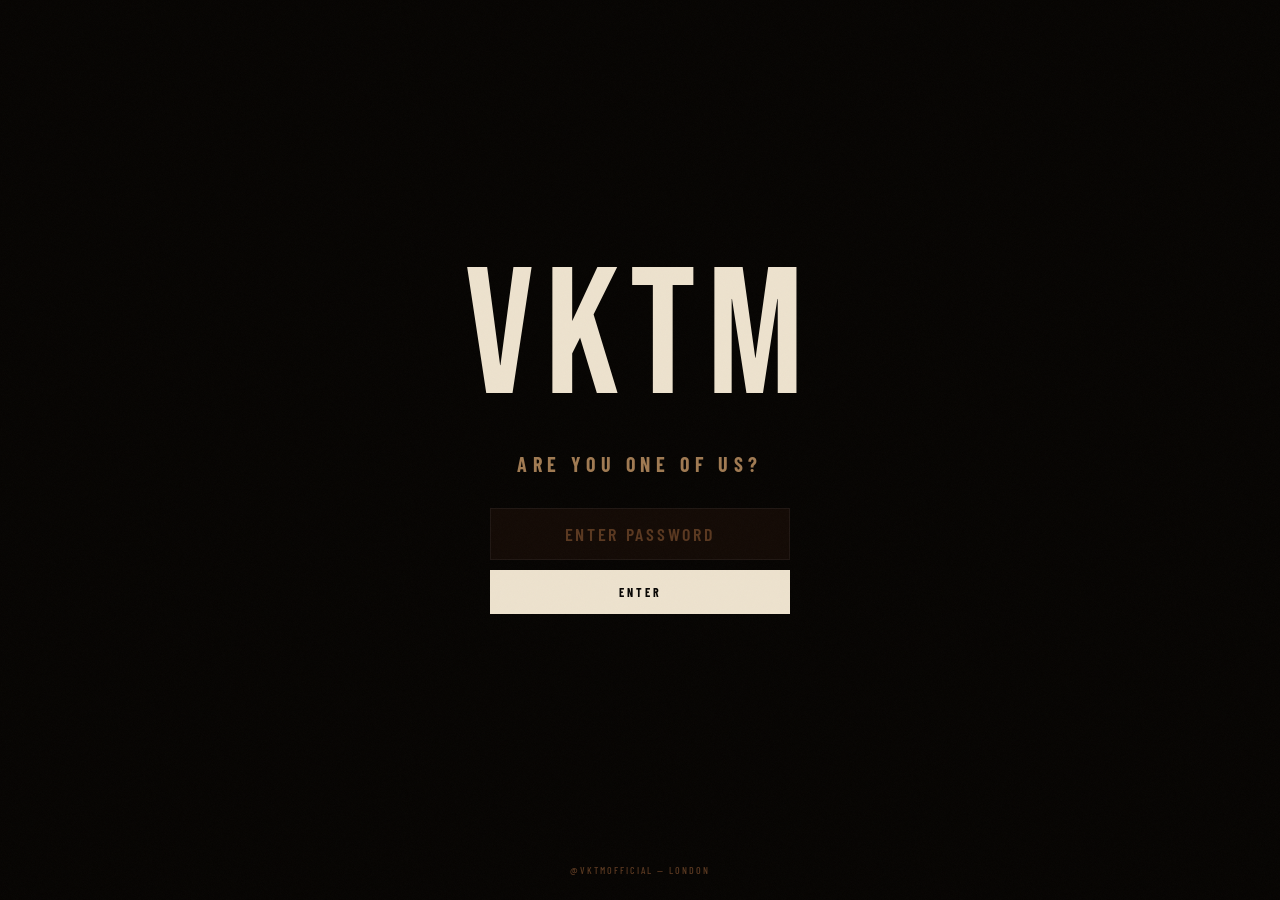
==== commit 22d81e54: "Add files via upload" ====
--- a/about.html
+++ b/about.html
@@ -4,144 +4,150 @@
   <meta charset="UTF-8">
   <meta name="viewport" content="width=device-width, initial-scale=1.0">
   <title>VKTM — About</title>
-  <meta name="description" content="VKTM — London streetwear. Built from nothing.">
   <link rel="icon" type="image/svg+xml" href="favicon.svg">
   <link rel="preconnect" href="https://fonts.googleapis.com">
   <link rel="preconnect" href="https://fonts.gstatic.com" crossorigin>
-  <link href="https://fonts.googleapis.com/css2?family=Permanent+Marker&family=Caveat:wght@400;500;600;700&display=swap" rel="stylesheet">
+  <link href="https://fonts.googleapis.com/css2?family=Bebas+Neue&family=Barlow+Condensed:ital,wght@0,300;0,400;0,500;0,600;0,700;1,400&display=swap" rel="stylesheet">
   <link rel="stylesheet" href="style.css">
   <style>
+    /* Hero statement */
     .about-hero {
-      padding: 100px 24px 80px;
-      max-width: 720px;
+      padding: clamp(64px, 10vw, 120px) var(--pad);
+      border-bottom: 1px solid var(--line);
+      max-width: var(--max);
       margin: 0 auto;
-      text-align: center;
-      border-bottom: 1px solid var(--brown-mid);
     }
     .about-hero h1 {
-      font-size: clamp(52px, 10vw, 96px);
-      line-height: 1;
-      margin-bottom: 28px;
+      font-family: var(--display);
+      font-size: clamp(64px, 14vw, 160px);
+      color: var(--t-1);
+      line-height: 0.88;
+      letter-spacing: 0.01em;
+      margin-bottom: 32px;
     }
     .about-hero p {
-      font-size: 20px;
-      color: var(--cream);
-      line-height: 1.7;
+      font-family: var(--body);
+      font-size: clamp(15px, 2vw, 20px);
+      font-weight: 400;
+      letter-spacing: 0.06em;
+      color: var(--t-2);
+      line-height: 1.65;
+      max-width: 520px;
     }
 
+    /* Body copy section */
     .about-body {
-      max-width: 680px;
+      max-width: var(--max);
       margin: 0 auto;
-      padding: 80px 24px;
+      padding: clamp(48px, 7vw, 88px) var(--pad);
+      display: grid;
+      grid-template-columns: 1fr 1fr;
+      gap: clamp(32px, 5vw, 80px);
+      border-bottom: 1px solid var(--line);
     }
     .about-body p {
-      font-size: 19px;
-      line-height: 1.8;
-      color: var(--cream);
-      margin-bottom: 28px;
+      font-family: var(--body);
+      font-size: clamp(14px, 1.6vw, 17px);
+      font-weight: 400;
+      letter-spacing: 0.04em;
+      color: var(--t-2);
+      line-height: 1.75;
+    }
+    @media (max-width: 680px) {
+      .about-body { grid-template-columns: 1fr; }
     }
 
-    .about-rule {
+    /* Stats row */
+    .stats {
       display: grid;
       grid-template-columns: repeat(3, 1fr);
-      gap: 2px;
-      max-width: var(--max-w);
-      margin: 0 auto 0;
-      border-top: 1px solid var(--brown-mid);
-      border-bottom: 1px solid var(--brown-mid);
+      border-bottom: 1px solid var(--line);
     }
-    .about-rule-item {
-      padding: 48px 32px;
-      background: var(--brown-deep);
-      text-align: center;
+    .stat {
+      padding: clamp(32px, 5vw, 64px) var(--pad);
+      border-right: 1px solid var(--line);
+      background: var(--bg-1);
     }
-    .about-rule-item h3 {
-      font-family: var(--font-mark);
-      font-size: 28px;
-      color: var(--white);
-      margin-bottom: 10px;
+    .stat:last-child { border-right: none; }
+    .stat-num {
+      font-family: var(--display);
+      font-size: clamp(40px, 6vw, 72px);
+      color: var(--t-1);
+      line-height: 1;
+      margin-bottom: 6px;
     }
-    .about-rule-item p {
-      font-size: 15px;
-      color: var(--beige);
-      line-height: 1.5;
+    .stat-label {
+      font-family: var(--body);
+      font-size: 11px;
+      font-weight: 600;
+      letter-spacing: 0.22em;
+      text-transform: uppercase;
+      color: var(--t-3);
     }
-    @media (max-width: 700px) {
-      .about-rule { grid-template-columns: 1fr; }
+    @media (max-width: 560px) {
+      .stats { grid-template-columns: 1fr; }
+      .stat { border-right: none; border-bottom: 1px solid var(--line); }
+      .stat:last-child { border-bottom: none; }
     }
 
-    .about-handles {
-      padding: 80px 24px;
-      text-align: center;
-      max-width: 480px;
+    /* Handles */
+    .handles {
+      max-width: var(--max);
       margin: 0 auto;
+      padding: clamp(48px, 6vw, 72px) var(--pad);
+      display: flex;
+      gap: 32px;
+      flex-wrap: wrap;
     }
-    .about-handles h2 {
-      font-size: 36px;
-      margin-bottom: 20px;
+    .handle-link {
+      font-family: var(--display);
+      font-size: clamp(24px, 4vw, 40px);
+      color: var(--t-3);
+      letter-spacing: 0.04em;
+      transition: color 0.15s;
     }
-    .about-handles p {
-      font-size: 17px;
-      color: var(--beige);
-      margin-bottom: 6px;
-    }
-    .about-handles a {
-      color: var(--brown-light);
-      transition: color 0.2s;
-    }
-    .about-handles a:hover { color: var(--cream); }
+    .handle-link:hover { color: var(--t-1); }
   </style>
 </head>
 <body>
-
 <script>
-  if (localStorage.getItem('vktm_unlocked') !== '1') {
-    window.location.replace('index.html');
-  }
+  if (localStorage.getItem('vktm_unlocked') !== '1') window.location.replace('index.html');
 </script>
-
 <script src="nav.js"></script>
 <script>injectHeader('about.html');</script>
 
-<!-- Hero -->
 <div class="about-hero">
-  <span class="section-label reveal">VK1 TMO · London</span>
-  <h1 class="reveal reveal-delay-1">Built from<br>nothing</h1>
-  <p class="reveal reveal-delay-2">VKTM is a London streetwear brand. No investors. No backing. No second chances. Just the work.</p>
+  <span class="label rev" style="display:block;margin-bottom:14px">VK1 TMO · London</span>
+  <h1 class="rev d1">Built<br>from<br>nothing.</h1>
+  <p class="rev d2">VKTM is a London streetwear brand. No investors. No backing. No second chances. Just the work.</p>
 </div>
 
-<!-- Body copy -->
 <div class="about-body">
-  <p class="reveal">We started with nothing. No studio, no team, no budget — just a name and a reason to make something that felt real. Every piece we drop is a record of where we've been and what we carried to get there.</p>
-  <p class="reveal reveal-delay-1">The clothes aren't decorative. They're proof. Proof you were paying attention, proof you got there early, proof that the work doesn't stop when no one's watching.</p>
-  <p class="reveal reveal-delay-2">No restock. Ever. If you miss it, you miss it. That's not a strategy — that's respect for the people who showed up when it mattered.</p>
+  <p class="rev">We started with nothing. No studio, no team, no budget — just a name and a reason to make something that felt real. Every piece we drop is a record of where we've been and what we carried to get there.</p>
+  <p class="rev d1">No restock. Ever. If you miss it, you miss it. That's not a strategy — that's respect for the people who showed up when it mattered. The clothes aren't decorative. They're proof.</p>
 </div>
 
-<!-- Three rules -->
-<div class="about-rule">
-  <div class="about-rule-item reveal">
-    <h3>No Restock</h3>
-    <p>Every piece has a number. When it's gone, it's in the vault.</p>
+<div class="stats">
+  <div class="stat rev">
+    <div class="stat-num">001</div>
+    <div class="stat-label">First Drop</div>
   </div>
-  <div class="about-rule-item reveal reveal-delay-1">
-    <h3>London</h3>
-    <p>Born here. Built here. For people who know what that means.</p>
+  <div class="stat rev d1">
+    <div class="stat-num">6</div>
+    <div class="stat-label">Pieces</div>
   </div>
-  <div class="about-rule-item reveal reveal-delay-2">
-    <h3>The Work</h3>
-    <p>No hype. No shortcuts. Just drops that mean something.</p>
+  <div class="stat rev d2">
+    <div class="stat-num">0</div>
+    <div class="stat-label">Restocks</div>
   </div>
 </div>
 
-<!-- Handles -->
-<div class="about-handles">
-  <h2 class="reveal">Find us</h2>
-  <p class="reveal reveal-delay-1">Instagram: <a href="https://instagram.com/vktmofficial" target="_blank" rel="noopener">@vktmofficial</a></p>
-  <p class="reveal reveal-delay-2">Email: <a href="mailto:vktmofficial@gmail.com">vktmofficial@gmail.com</a></p>
+<div class="handles">
+  <a class="handle-link rev" href="https://instagram.com/vktmofficial" target="_blank" rel="noopener">@vktmofficial</a>
+  <a class="handle-link rev d1" href="mailto:vktmofficial@gmail.com">vktmofficial@gmail.com</a>
 </div>
 
 <script src="main.js"></script>
 <script>injectFooter();</script>
-
 </body>
 </html>
--- a/style.css
+++ b/style.css
@@ -1,607 +1,485 @@
 /* ============================================================
-   VKTM — DESIGN SYSTEM v2
-   VK1 TMO · LONDON
-   Raw. Street. Built from nothing.
+   VKTM — v3 CORTEIZ-INSPIRED
+   London. No restock. No excuses.
    ============================================================ */
 
-@import url('https://fonts.googleapis.com/css2?family=Permanent+Marker&family=Caveat:wght@400;500;600;700&display=swap');
+@import url('https://fonts.googleapis.com/css2?family=Bebas+Neue&family=Barlow+Condensed:ital,wght@0,300;0,400;0,500;0,600;0,700;1,400&display=swap');
 
 /* ---- TOKENS ---- */
 :root {
-  /* Backgrounds */
-  --black:        #080604;
-  --dark:         #0e0905;
-  --brown-deep:   #1a0c06;
-  --brown:        #2b1408;
-  --brown-mid:    #4a2210;
-  --brown-warm:   #7a3d18;
-  --brown-light:  #b06030;
-
-  /* Foregrounds */
-  --beige:        #c0966a;
-  --cream:        #d9b88a;
-  --off-white:    #ece0c6;
-  --white:        #f5ede0;
-
-  /* Accents */
-  --rust:         #8c2e0a;
-  --rust-warm:    #b84010;
-
-  /* Typography */
-  --font-mark:    'Permanent Marker', cursive;
-  --font-hand:    'Caveat', cursive;
+  /* Backgrounds — near black to dark brown */
+  --bg:      #060402;
+  --bg-1:    #0c0704;
+  --bg-2:    #130a05;
+  --bg-3:    #1c0e07;
+  --bg-4:    #251208;
+  --bg-5:    #311608;
+
+  /* Text */
+  --t-1:     #ede2ce;   /* primary */
+  --t-2:     #a07a52;   /* secondary */
+  --t-3:     #5a3820;   /* muted */
+
+  /* Borders */
+  --line:    rgba(255, 255, 255, 0.055);
+  --line-2:  rgba(255, 255, 255, 0.10);
+
+  /* Type */
+  --display: 'Bebas Neue', sans-serif;
+  --body:    'Barlow Condensed', sans-serif;
 
   /* Layout */
-  --max-w:        1200px;
-  --nav-h:        60px;
+  --max:     1440px;
+  --pad:     clamp(16px, 4vw, 56px);
+  --nav-h:   48px;
 }
 
 /* ---- RESET ---- */
 *, *::before, *::after { box-sizing: border-box; margin: 0; padding: 0; }
 html { scroll-behavior: smooth; -webkit-text-size-adjust: 100%; }
-img, svg { display: block; max-width: 100%; }
-button { cursor: pointer; border: none; background: none; font-family: inherit; }
-a { text-decoration: none; color: inherit; }
-ul, ol { list-style: none; }
-input, textarea, select { font-family: inherit; }
-
-/* ---- BASE ---- */
 body {
-  background: var(--black);
-  color: var(--off-white);
-  font-family: var(--font-hand);
-  font-size: 18px;
-  line-height: 1.6;
+  background: var(--bg);
+  color: var(--t-1);
+  font-family: var(--body);
   -webkit-font-smoothing: antialiased;
   overflow-x: hidden;
 }
-
-h1, h2, h3, h4, h5, h6 {
-  font-family: var(--font-mark);
-  font-weight: 400;
-  line-height: 1;
-  color: var(--white);
-}
-
-p { font-family: var(--font-hand); font-size: 18px; color: var(--cream); line-height: 1.7; }
-
-strong { font-weight: 700; color: var(--off-white); }
-
-/* ---- GRAIN ---- */
-.grain {
+img { display: block; max-width: 100%; }
+a { text-decoration: none; color: inherit; }
+button { cursor: pointer; border: none; background: none; font: inherit; color: inherit; }
+input, textarea, select { font: inherit; }
+ul { list-style: none; }
+
+/* ---- GRAIN OVERLAY ---- */
+body::after {
+  content: '';
   position: fixed;
-  inset: -50%;
-  width: 200%;
-  height: 200%;
+  inset: 0;
   pointer-events: none;
-  z-index: 9999;
-  opacity: 0.025;
-  background-image: url("data:image/svg+xml,%3Csvg viewBox='0 0 256 256' xmlns='http://www.w3.org/2000/svg'%3E%3Cfilter id='noise'%3E%3CfeTurbulence type='fractalNoise' baseFrequency='0.9' numOctaves='4' stitchTiles='stitch'/%3E%3C/filter%3E%3Crect width='100%25' height='100%25' filter='url(%23noise)'/%3E%3C/svg%3E");
-  animation: grain 0.8s steps(2) infinite;
-}
-@keyframes grain {
-  0%   { transform: translate(0,0); }
-  20%  { transform: translate(-3%,-4%); }
-  40%  { transform: translate(4%,2%); }
-  60%  { transform: translate(-2%,5%); }
-  80%  { transform: translate(3%,-2%); }
-  100% { transform: translate(0,0); }
+  z-index: 9000;
+  opacity: 0.028;
+  background-image: url("data:image/svg+xml,%3Csvg viewBox='0 0 512 512' xmlns='http://www.w3.org/2000/svg'%3E%3Cfilter id='g'%3E%3CfeTurbulence type='fractalNoise' baseFrequency='0.72' numOctaves='4' stitchTiles='stitch'/%3E%3C/filter%3E%3Crect width='100%25' height='100%25' filter='url(%23g)'/%3E%3C/svg%3E");
+  background-size: 256px;
 }
 
 /* ---- TICKER ---- */
-.ticker-wrap {
-  background: var(--brown);
+.ticker {
+  background: var(--bg-2);
+  border-bottom: 1px solid var(--line);
+  height: 30px;
   overflow: hidden;
-  border-bottom: 1px solid var(--brown-mid);
-  height: 34px;
   display: flex;
   align-items: center;
 }
 .ticker-track {
   display: flex;
-  gap: 0;
   white-space: nowrap;
-  animation: ticker 28s linear infinite;
+  animation: tick 32s linear infinite;
 }
 .ticker-track span {
-  font-family: var(--font-hand);
-  font-size: 13px;
+  font-family: var(--body);
+  font-size: 10px;
   font-weight: 600;
-  letter-spacing: 0.12em;
-  color: var(--cream);
-  padding: 0 32px;
-  opacity: 0.8;
-}
-.ticker-track span::after {
-  content: '·';
-  margin-left: 32px;
-  opacity: 0.4;
-}
-@keyframes ticker {
-  from { transform: translateX(0); }
-  to   { transform: translateX(-50%); }
-}
-
-/* ---- NAVIGATION ---- */
-.site-nav {
+  letter-spacing: 0.22em;
+  text-transform: uppercase;
+  color: var(--t-2);
+  padding: 0 40px;
+}
+.ticker-track span::after { content: '·'; margin-left: 40px; opacity: 0.35; }
+@keyframes tick { to { transform: translateX(-50%); } }
+
+/* ---- NAV ---- */
+.nav {
   position: sticky;
   top: 0;
-  z-index: 100;
-  background: var(--dark);
-  border-bottom: 1px solid var(--brown-mid);
+  z-index: 500;
   height: var(--nav-h);
+  background: var(--bg);
+  border-bottom: 1px solid var(--line);
 }
 .nav-inner {
-  max-width: var(--max-w);
+  max-width: var(--max);
   margin: 0 auto;
-  padding: 0 24px;
+  padding: 0 var(--pad);
   height: 100%;
   display: flex;
   align-items: center;
   justify-content: space-between;
 }
 .nav-logo {
-  font-family: var(--font-mark);
-  font-size: 26px;
-  color: var(--white);
-  letter-spacing: 0.05em;
-  transition: color 0.2s;
-}
-.nav-logo:hover { color: var(--cream); }
+  font-family: var(--display);
+  font-size: 20px;
+  letter-spacing: 0.08em;
+  color: var(--t-1);
+  line-height: 1;
+}
+.nav-logo:hover { color: var(--t-2); }
 .nav-links {
   display: flex;
-  gap: 32px;
+  gap: 28px;
   align-items: center;
 }
 .nav-links a {
-  font-family: var(--font-hand);
-  font-size: 17px;
-  font-weight: 600;
-  letter-spacing: 0.06em;
-  color: var(--beige);
-  transition: color 0.2s;
-  position: relative;
-}
-.nav-links a::after {
-  content: '';
-  position: absolute;
-  bottom: -2px;
-  left: 0;
-  width: 0;
-  height: 1px;
-  background: var(--cream);
-  transition: width 0.25s;
+  font-family: var(--body);
+  font-size: 11px;
+  font-weight: 700;
+  letter-spacing: 0.22em;
+  text-transform: uppercase;
+  color: var(--t-2);
+  transition: color 0.15s;
 }
 .nav-links a:hover,
-.nav-links a.active { color: var(--white); }
-.nav-links a:hover::after,
-.nav-links a.active::after { width: 100%; }
+.nav-links a.active { color: var(--t-1); }
 
 /* Hamburger */
-.nav-hamburger {
+.nav-ham {
   display: none;
   flex-direction: column;
   gap: 5px;
   width: 28px;
   padding: 4px 0;
 }
-.nav-hamburger span {
+.nav-ham span {
   display: block;
   height: 1px;
-  background: var(--off-white);
+  background: var(--t-1);
   transition: transform 0.25s, opacity 0.25s;
   transform-origin: center;
 }
-.nav-hamburger.open span:nth-child(1) { transform: translateY(6px) rotate(45deg); }
-.nav-hamburger.open span:nth-child(2) { opacity: 0; }
-.nav-hamburger.open span:nth-child(3) { transform: translateY(-6px) rotate(-45deg); }
-
-/* Mobile menu */
-.nav-mobile-menu {
-  display: none;
+.nav-ham.open span:nth-child(1) { transform: translateY(6px) rotate(45deg); }
+.nav-ham.open span:nth-child(2) { opacity: 0; }
+.nav-ham.open span:nth-child(3) { transform: translateY(-6px) rotate(-45deg); }
+
+/* Mobile overlay */
+.nav-mob {
   position: fixed;
-  top: 0;
-  left: 0;
-  right: 0;
-  bottom: 0;
-  background: var(--dark);
-  z-index: 99;
+  inset: 0;
+  background: var(--bg);
+  z-index: 499;
+  display: flex;
   flex-direction: column;
   align-items: center;
   justify-content: center;
-  gap: 40px;
+  gap: 4px;
   opacity: 0;
   pointer-events: none;
-  transition: opacity 0.3s;
-}
-.nav-mobile-menu.open {
-  opacity: 1;
-  pointer-events: all;
-}
-.nav-mobile-menu a {
-  font-family: var(--font-mark);
-  font-size: 36px;
-  color: var(--off-white);
-  letter-spacing: 0.05em;
-  transition: color 0.2s;
-}
-.nav-mobile-menu a:hover,
-.nav-mobile-menu a.active { color: var(--cream); }
+  transition: opacity 0.28s;
+}
+.nav-mob.open { opacity: 1; pointer-events: all; }
+.nav-mob a {
+  font-family: var(--display);
+  font-size: 56px;
+  letter-spacing: 0.04em;
+  color: var(--t-1);
+  transition: color 0.15s;
+  line-height: 1.1;
+}
+.nav-mob a:hover { color: var(--t-2); }
 
 @media (max-width: 768px) {
   .nav-links { display: none; }
-  .nav-hamburger { display: flex; }
-  .nav-mobile-menu { display: flex; }
+  .nav-ham { display: flex; }
 }
 
 /* ---- BUTTONS ---- */
 .btn {
   display: inline-block;
-  font-family: var(--font-hand);
-  font-size: 16px;
-  font-weight: 700;
-  letter-spacing: 0.1em;
-  padding: 12px 32px;
-  border-radius: 2px;
-  transition: background 0.2s, color 0.2s, border-color 0.2s;
+  font-family: var(--body);
+  font-size: 11px;
+  font-weight: 700;
+  letter-spacing: 0.22em;
+  text-transform: uppercase;
+  padding: 14px 36px;
+  transition: background 0.15s, color 0.15s, border-color 0.15s;
   cursor: pointer;
   text-align: center;
-  white-space: nowrap;
-}
-.btn-primary {
-  background: var(--brown-warm);
-  color: var(--white);
-  border: 1px solid var(--brown-warm);
-}
-.btn-primary:hover {
-  background: var(--brown-light);
-  border-color: var(--brown-light);
-  color: var(--white);
-}
+}
+.btn-white {
+  background: var(--t-1);
+  color: var(--bg);
+  border: 1px solid var(--t-1);
+}
+.btn-white:hover { background: var(--t-2); border-color: var(--t-2); }
 .btn-outline {
   background: transparent;
-  color: var(--off-white);
-  border: 1px solid var(--brown-warm);
-}
-.btn-outline:hover {
-  background: var(--brown-warm);
-  color: var(--white);
-}
+  color: var(--t-1);
+  border: 1px solid var(--line-2);
+}
+.btn-outline:hover { border-color: var(--t-2); color: var(--t-2); }
 .btn-ghost {
   background: transparent;
-  color: var(--beige);
-  border: 1px solid var(--brown-mid);
-}
-.btn-ghost:hover {
-  border-color: var(--cream);
-  color: var(--white);
-}
+  color: var(--t-2);
+  border: 1px solid var(--line);
+}
+.btn-ghost:hover { color: var(--t-1); border-color: var(--t-2); }
+
+/* ---- PRODUCT CARD ---- */
+.card {
+  display: flex;
+  flex-direction: column;
+  cursor: pointer;
+}
+.card-img {
+  aspect-ratio: 3 / 4;
+  background: var(--bg-3);
+  overflow: hidden;
+  position: relative;
+}
+.card-img img {
+  width: 100%;
+  height: 100%;
+  object-fit: cover;
+  transition: transform 0.6s cubic-bezier(0.25, 0, 0, 1);
+}
+.card:hover .card-img img { transform: scale(1.05); }
+.card-badge {
+  position: absolute;
+  top: 10px;
+  right: 10px;
+  font-family: var(--body);
+  font-size: 9px;
+  font-weight: 700;
+  letter-spacing: 0.18em;
+  text-transform: uppercase;
+  color: var(--t-2);
+  background: var(--bg);
+  border: 1px solid var(--line);
+  padding: 3px 7px;
+}
+.card-body {
+  padding: 8px 0 0;
+}
+.card-num {
+  font-family: var(--body);
+  font-size: 10px;
+  font-weight: 700;
+  letter-spacing: 0.2em;
+  text-transform: uppercase;
+  color: var(--t-3);
+}
+.card-name {
+  font-family: var(--display);
+  font-size: 20px;
+  letter-spacing: 0.04em;
+  color: var(--t-1);
+  line-height: 1;
+  margin-top: 1px;
+}
+.card-meta {
+  font-family: var(--body);
+  font-size: 11px;
+  font-weight: 400;
+  letter-spacing: 0.1em;
+  text-transform: uppercase;
+  color: var(--t-3);
+  margin-top: 2px;
+}
+.card-price {
+  font-family: var(--body);
+  font-size: 13px;
+  font-weight: 600;
+  letter-spacing: 0.08em;
+  color: var(--t-2);
+  margin-top: 4px;
+}
+.card-buy {
+  display: none;
+  width: 100%;
+  background: var(--t-1);
+  color: var(--bg);
+  font-family: var(--body);
+  font-size: 11px;
+  font-weight: 700;
+  letter-spacing: 0.22em;
+  text-transform: uppercase;
+  padding: 12px;
+  margin-top: 10px;
+  text-align: center;
+  border: none;
+  cursor: pointer;
+  transition: background 0.15s;
+}
+.card-buy:hover { background: var(--t-2); }
+.card:not(.coming) .card-buy { display: block; }
 
 /* ---- FORMS ---- */
-.form-group {
-  display: flex;
-  flex-direction: column;
-  gap: 6px;
-  margin-bottom: 20px;
-}
-.form-row {
-  display: grid;
-  grid-template-columns: 1fr 1fr;
-  gap: 16px;
-}
-.form-label {
-  font-family: var(--font-hand);
-  font-size: 14px;
-  font-weight: 700;
-  letter-spacing: 0.08em;
-  color: var(--beige);
-  text-transform: uppercase;
-}
-.form-input,
-.form-select,
-.form-textarea {
-  background: var(--brown-deep);
-  border: 1px solid var(--brown-mid);
-  color: var(--off-white);
-  font-family: var(--font-hand);
-  font-size: 17px;
-  padding: 12px 16px;
+.field { margin-bottom: 14px; }
+.field label {
+  display: block;
+  font-family: var(--body);
+  font-size: 10px;
+  font-weight: 700;
+  letter-spacing: 0.25em;
+  text-transform: uppercase;
+  color: var(--t-3);
+  margin-bottom: 6px;
+}
+.field input,
+.field textarea,
+.field select {
+  width: 100%;
+  background: var(--bg-2);
+  border: 1px solid var(--line);
+  color: var(--t-1);
+  font-family: var(--body);
+  font-size: 15px;
+  font-weight: 500;
+  letter-spacing: 0.04em;
+  padding: 12px 14px;
   outline: none;
-  transition: border-color 0.2s;
-  width: 100%;
-  border-radius: 2px;
+  transition: border-color 0.15s;
   appearance: none;
 }
-.form-input::placeholder,
-.form-textarea::placeholder { color: var(--brown-warm); opacity: 0.6; }
-.form-input:focus,
-.form-select:focus,
-.form-textarea:focus { border-color: var(--brown-light); }
-.form-textarea { resize: vertical; min-height: 120px; }
-.form-select { cursor: pointer; }
-
-/* Success state */
-.form-success {
-  display: none;
-  text-align: center;
-  padding: 40px 24px;
-}
-.form-success h3 {
-  font-family: var(--font-mark);
-  font-size: 32px;
-  color: var(--white);
-  margin-bottom: 12px;
-}
-.form-success p {
-  font-family: var(--font-hand);
-  font-size: 16px;
-  color: var(--cream);
-}
-
-@media (max-width: 600px) {
-  .form-row { grid-template-columns: 1fr; }
-}
-
-/* ---- SECTION LABELS ---- */
-.section-label {
-  display: inline-block;
-  font-family: var(--font-hand);
-  font-size: 13px;
-  font-weight: 700;
-  letter-spacing: 0.2em;
-  text-transform: uppercase;
-  color: var(--brown-light);
-  margin-bottom: 14px;
-}
-
-/* ---- DIVIDER ---- */
-.divider {
-  border: none;
-  border-top: 1px solid var(--brown-mid);
-  margin: 0;
-}
-
-/* ---- REVEAL ANIMATIONS ---- */
-.reveal {
-  opacity: 0;
-  transform: translateY(24px);
-  transition: opacity 0.65s ease, transform 0.65s ease;
-}
-.reveal.visible {
-  opacity: 1;
-  transform: translateY(0);
-}
-.reveal-delay-1 { transition-delay: 0.1s; }
-.reveal-delay-2 { transition-delay: 0.2s; }
-.reveal-delay-3 { transition-delay: 0.3s; }
-.reveal-delay-4 { transition-delay: 0.4s; }
+.field input:focus,
+.field textarea:focus,
+.field select:focus { border-color: var(--t-2); }
+.field input::placeholder,
+.field textarea::placeholder { color: var(--t-3); }
+.field textarea { resize: vertical; min-height: 110px; }
 
 /* ---- ACCORDION ---- */
-.accordion-item {
-  border-bottom: 1px solid var(--brown-mid);
-}
-.accordion-header {
+.acc-item { border-bottom: 1px solid var(--line); }
+.acc-head {
   display: flex;
   align-items: center;
   justify-content: space-between;
   padding: 20px 0;
   cursor: pointer;
-  font-family: var(--font-hand);
-  font-size: 18px;
-  font-weight: 700;
-  color: var(--off-white);
+  user-select: none;
   gap: 16px;
-  user-select: none;
-  transition: color 0.2s;
-}
-.accordion-header:hover { color: var(--white); }
-.accordion-header-left {
-  display: flex;
-  align-items: center;
-  gap: 16px;
-}
-.accordion-drop-num {
-  font-family: var(--font-hand);
-  font-size: 12px;
+}
+.acc-head-left { display: flex; align-items: center; gap: 14px; }
+.acc-drop-id {
+  font-family: var(--body);
+  font-size: 10px;
   font-weight: 700;
   letter-spacing: 0.2em;
-  color: var(--brown-light);
-}
-.accordion-drop-name {
-  font-family: var(--font-mark);
-  font-size: 20px;
-  color: var(--white);
-}
-.accordion-status {
-  font-family: var(--font-hand);
-  font-size: 11px;
-  font-weight: 700;
-  letter-spacing: 0.15em;
-  padding: 4px 10px;
-  border-radius: 2px;
-}
-.accordion-status.coming {
-  background: var(--brown);
-  color: var(--cream);
-  border: 1px solid var(--brown-mid);
-}
-.accordion-status.locked {
-  background: transparent;
-  color: var(--brown-warm);
-  border: 1px solid var(--brown-mid);
-}
-.accordion-arrow {
-  font-size: 16px;
-  color: var(--brown-warm);
+  text-transform: uppercase;
+  color: var(--t-3);
+}
+.acc-drop-name {
+  font-family: var(--display);
+  font-size: 22px;
+  letter-spacing: 0.04em;
+  color: var(--t-1);
+}
+.acc-status {
+  font-family: var(--body);
+  font-size: 9px;
+  font-weight: 700;
+  letter-spacing: 0.2em;
+  text-transform: uppercase;
+  padding: 3px 8px;
+  border: 1px solid var(--line);
+  color: var(--t-2);
+}
+.acc-arrow {
+  font-size: 14px;
+  color: var(--t-3);
   transition: transform 0.3s;
   flex-shrink: 0;
 }
-.accordion-item.open .accordion-arrow { transform: rotate(180deg); }
-.accordion-body {
-  display: none;
-  padding: 0 0 28px;
-}
-.accordion-item.open .accordion-body { display: block; }
+.acc-item.open .acc-arrow { transform: rotate(180deg); }
+.acc-body { display: none; padding-bottom: 28px; }
+.acc-item.open .acc-body { display: block; }
 
 /* ---- FOOTER ---- */
-.site-footer {
-  background: var(--dark);
-  border-top: 1px solid var(--brown-mid);
-}
-.footer-inner {
-  max-width: var(--max-w);
+.footer {
+  background: var(--bg-1);
+  border-top: 1px solid var(--line);
+}
+.footer-top {
+  max-width: var(--max);
   margin: 0 auto;
-  padding: 64px 24px 40px;
-}
-.footer-top {
+  padding: 48px var(--pad) 40px;
   display: grid;
-  grid-template-columns: 1.4fr 1fr 1fr;
+  grid-template-columns: 2fr 1fr 1fr;
   gap: 48px;
-  margin-bottom: 48px;
-}
-.footer-logo {
-  font-family: var(--font-mark);
-  font-size: 36px;
-  color: var(--white);
+}
+.f-brand {
+  font-family: var(--display);
+  font-size: 32px;
+  letter-spacing: 0.04em;
+  color: var(--t-1);
   line-height: 1;
+}
+.f-tagline {
+  font-family: var(--body);
+  font-size: 11px;
+  font-weight: 400;
+  letter-spacing: 0.15em;
+  text-transform: uppercase;
+  color: var(--t-3);
+  margin-top: 6px;
+}
+.f-col h5 {
+  font-family: var(--body);
+  font-size: 9px;
+  font-weight: 700;
+  letter-spacing: 0.28em;
+  text-transform: uppercase;
+  color: var(--t-3);
+  margin-bottom: 14px;
+}
+.f-col a {
+  display: block;
+  font-family: var(--body);
+  font-size: 12px;
+  font-weight: 500;
+  letter-spacing: 0.12em;
+  text-transform: uppercase;
+  color: var(--t-2);
+  transition: color 0.15s;
   margin-bottom: 8px;
 }
-.footer-tagline {
-  font-family: var(--font-hand);
-  font-size: 13px;
-  letter-spacing: 0.1em;
-  color: var(--brown-warm);
-}
-.footer-col-title {
-  font-family: var(--font-hand);
-  font-size: 12px;
-  font-weight: 700;
-  letter-spacing: 0.2em;
-  text-transform: uppercase;
-  color: var(--brown-light);
-  margin-bottom: 14px;
-}
-.footer-col-links {
-  display: flex;
-  flex-direction: column;
-  gap: 10px;
-}
-.footer-col-links a {
-  font-family: var(--font-hand);
-  font-size: 16px;
-  color: var(--beige);
-  transition: color 0.2s;
-}
-.footer-col-links a:hover { color: var(--white); }
+.f-col a:hover { color: var(--t-1); }
 .footer-bottom {
-  display: flex;
-  align-items: center;
+  max-width: var(--max);
+  margin: 0 auto;
+  padding: 16px var(--pad);
+  border-top: 1px solid var(--line);
+  display: flex;
   justify-content: space-between;
-  padding-top: 32px;
-  border-top: 1px solid var(--brown-mid);
-  gap: 16px;
+  align-items: center;
   flex-wrap: wrap;
-}
-.footer-copy,
-.footer-coords {
-  font-family: var(--font-hand);
-  font-size: 13px;
-  color: var(--brown-warm);
-  letter-spacing: 0.06em;
-}
-@media (max-width: 768px) {
+  gap: 8px;
+}
+.footer-bottom span {
+  font-family: var(--body);
+  font-size: 10px;
+  font-weight: 400;
+  letter-spacing: 0.15em;
+  text-transform: uppercase;
+  color: var(--t-3);
+}
+@media (max-width: 720px) {
   .footer-top { grid-template-columns: 1fr 1fr; }
   .footer-bottom { justify-content: center; text-align: center; }
 }
-@media (max-width: 480px) {
+@media (max-width: 440px) {
   .footer-top { grid-template-columns: 1fr; }
 }
 
-/* ---- PRODUCT CARDS ---- */
-.product-card {
-  background: var(--brown-deep);
-  border: 1px solid var(--brown-mid);
-  display: flex;
-  flex-direction: column;
-  position: relative;
-  transition: border-color 0.2s;
-}
-.product-card:hover { border-color: var(--brown-warm); }
-.product-card-img {
-  aspect-ratio: 4/5;
-  background: var(--brown);
-  display: flex;
-  align-items: center;
-  justify-content: center;
-  overflow: hidden;
-  position: relative;
-}
-.product-card-img img {
-  width: 60%;
-  opacity: 0.15;
-}
-.product-card-body {
-  padding: 16px;
-  display: flex;
-  flex-direction: column;
-  gap: 4px;
-  flex: 1;
-}
-.product-card-tag {
-  font-family: var(--font-hand);
-  font-size: 11px;
-  font-weight: 700;
-  letter-spacing: 0.2em;
-  color: var(--brown-light);
-}
-.product-card-name {
-  font-family: var(--font-mark);
-  font-size: 18px;
-  color: var(--white);
-}
-.product-card-price {
-  font-family: var(--font-hand);
-  font-size: 14px;
-  font-weight: 600;
-  color: var(--beige);
-  margin-top: 4px;
-}
-.product-card:not(.coming) .product-card-price { color: var(--brown-light); }
-.product-card-buy {
-  display: none;
-  width: 100%;
-  background: var(--brown-warm);
-  color: var(--white);
-  font-family: var(--font-hand);
-  font-size: 15px;
-  font-weight: 700;
-  letter-spacing: 0.1em;
-  padding: 14px;
-  border: none;
-  cursor: pointer;
-  transition: background 0.2s;
-  text-align: center;
-  text-decoration: none;
-}
-.product-card-buy:hover { background: var(--brown-light); color: var(--white); }
-.product-card:not(.coming) .product-card-buy { display: block; }
-
-/* ---- COMING BADGE ---- */
-.coming-badge {
-  position: absolute;
-  top: 12px;
-  left: 12px;
-  font-family: var(--font-hand);
-  font-size: 10px;
-  font-weight: 700;
-  letter-spacing: 0.15em;
-  color: var(--brown-light);
-  background: var(--dark);
-  border: 1px solid var(--brown-mid);
-  padding: 3px 8px;
-}
-
-/* ---- UTILITIES ---- */
-.text-center { text-align: center; }
-.max-w { max-width: var(--max-w); margin: 0 auto; }
-.padded { padding: 0 24px; }
+/* ---- SCROLL REVEAL ---- */
+.rev {
+  opacity: 0;
+  transform: translateY(18px);
+  transition: opacity 0.55s ease, transform 0.55s ease;
+}
+.rev.in { opacity: 1; transform: none; }
+.rev.d1 { transition-delay: 0.07s; }
+.rev.d2 { transition-delay: 0.14s; }
+.rev.d3 { transition-delay: 0.21s; }
+.rev.d4 { transition-delay: 0.28s; }
+
+/* ---- UTILITY ---- */
+.wrap { max-width: var(--max); margin: 0 auto; padding: 0 var(--pad); }
+.rule { border: none; border-top: 1px solid var(--line); }
+.label {
+  font-family: var(--body);
+  font-size: 10px;
+  font-weight: 700;
+  letter-spacing: 0.28em;
+  text-transform: uppercase;
+  color: var(--t-3);
+}
